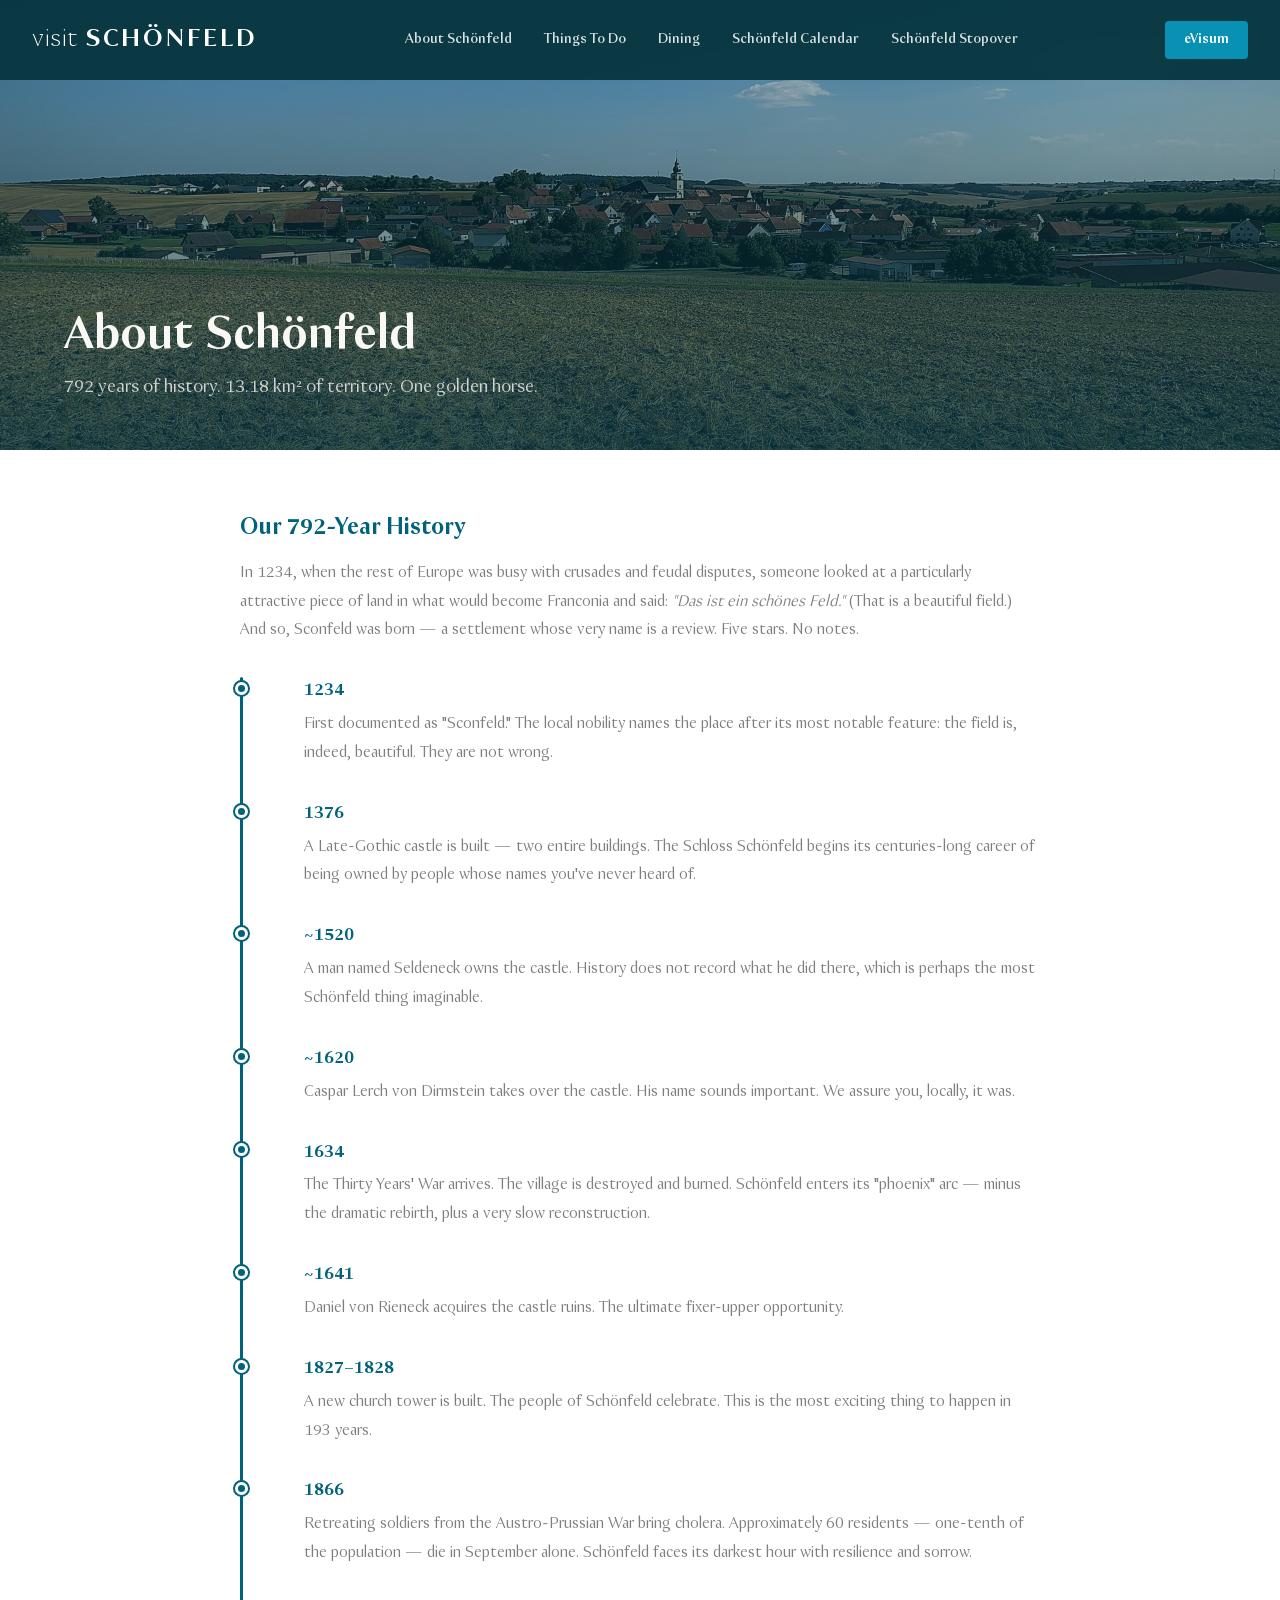
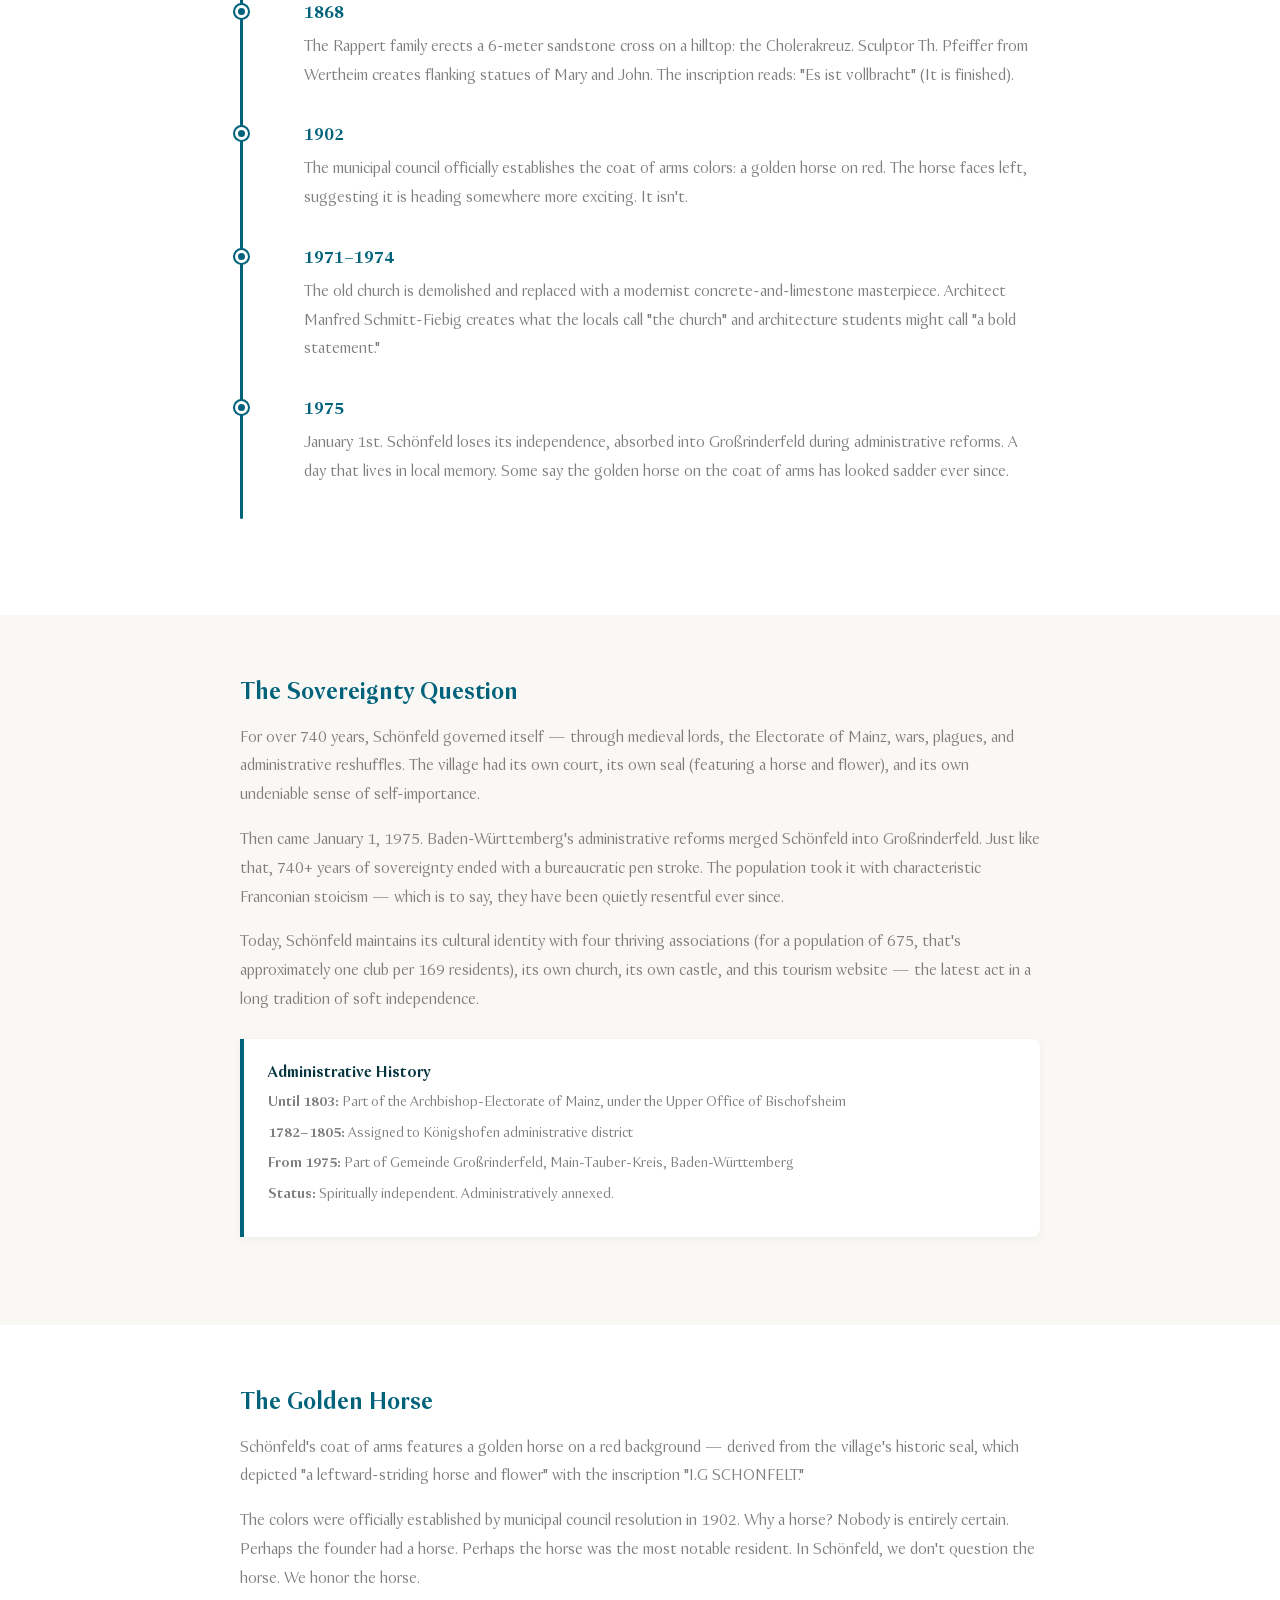
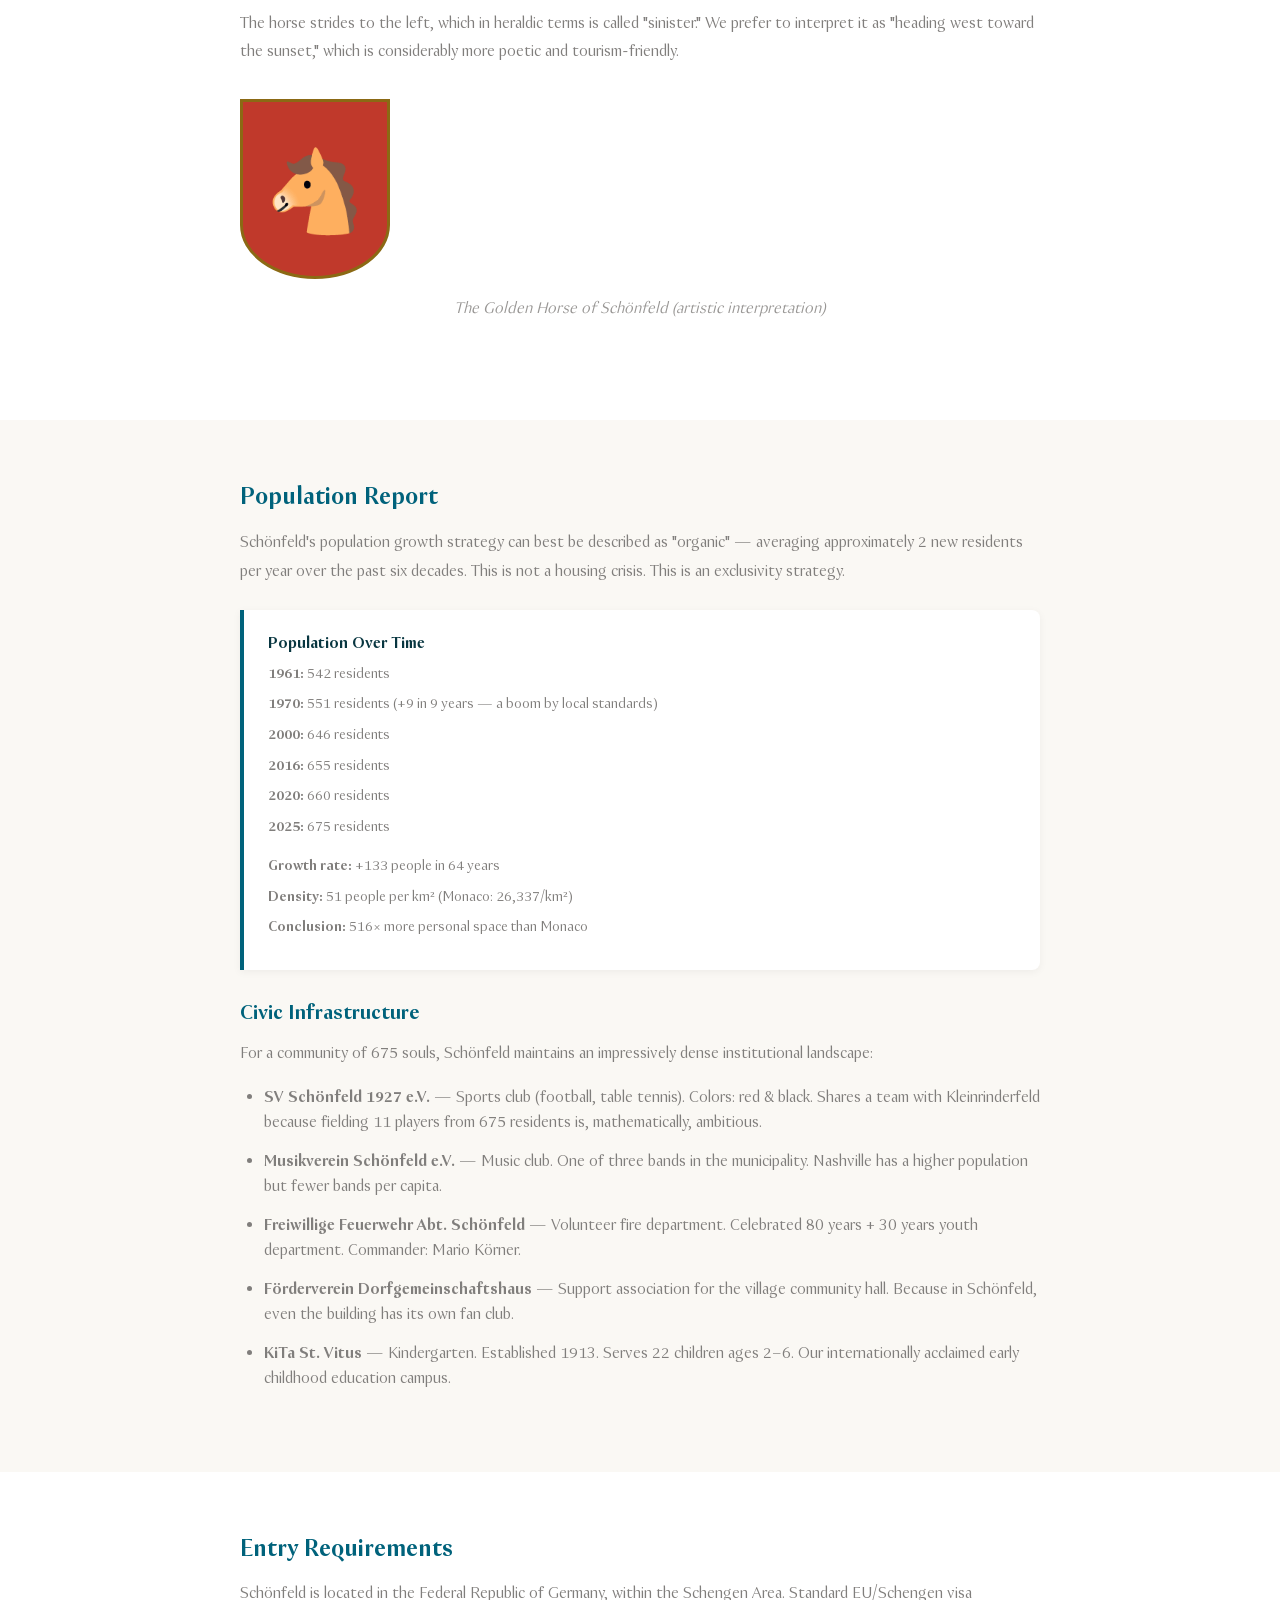
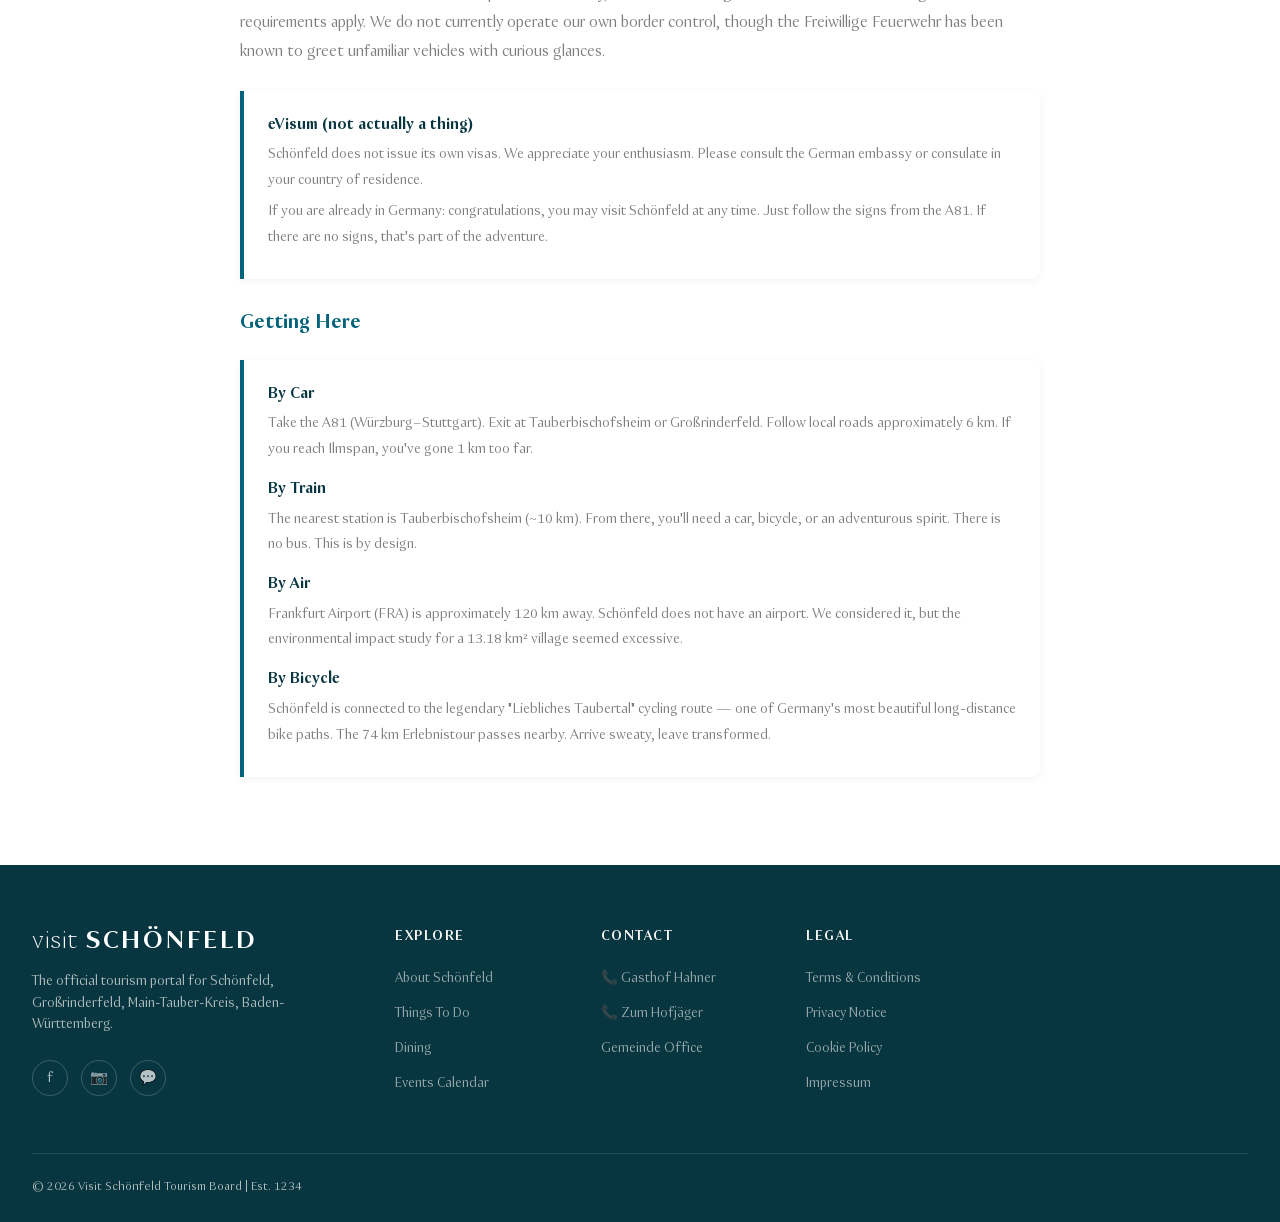
==== about.html @ 76b84b63 "Initial release of Visit Schönfeld parody tourism website Static site modeled after visitqatar.com f" ====
<!DOCTYPE html>
<html lang="en">
<head>
  <meta charset="UTF-8">
  <meta name="viewport" content="width=device-width, initial-scale=1.0">
  <title>About Schönfeld | Visit Schönfeld</title>
  <meta name="description" content="Discover the rich 792-year history of Schönfeld — from its founding as Sconfeld in 1234 to its modern status as Baden-Württemberg's best-kept secret.">
  <link rel="stylesheet" href="css/style.css">
  <link rel="icon" href="data:image/svg+xml,<svg xmlns='http://www.w3.org/2000/svg' viewBox='0 0 100 100'><rect width='100' height='100' rx='12' fill='%23c0392b'/><text y='72' x='18' font-size='65'>🐴</text></svg>">
</head>
<body>

  <!-- NAVBAR -->
  <nav class="navbar scrolled" role="navigation" aria-label="Main navigation">
    <div class="container">
      <a href="index.html" class="nav-logo"><span class="logo-visit">visit</span><span class="logo-name">Schönfeld</span></a>
      <ul class="nav-menu">
        <li><a href="about.html">About Schönfeld</a></li>
        <li><a href="things-to-do.html">Things To Do</a></li>
        <li><a href="where-to-eat.html">Dining</a></li>
        <li><a href="events.html">Schönfeld Calendar</a></li>
        <li><a href="where-to-eat.html#gasthof-hahner">Schönfeld Stopover</a></li>
      </ul>
      <div class="nav-actions">
        <a href="#entry" class="nav-btn nav-btn-visa">eVisum</a>
      </div>
      <button class="hamburger" aria-label="Toggle menu">
        <span></span><span></span><span></span>
      </button>
    </div>
  </nav>

  <!-- PAGE HEADER -->
  <header class="page-header">
    <div class="page-header-bg" style="background-image: url('img/schoenfeld-panorama.jpg'); background-size:cover; background-position:center;"></div>
    <div class="page-header-content">
      <h1>About Schönfeld</h1>
      <p>792 years of history. 13.18 km² of territory. One golden horse.</p>
    </div>
  </header>

  <!-- HISTORY -->
  <section class="content-section" id="history">
    <div class="container">
      <div class="content-block fade-in">
        <h2>Our 792-Year History</h2>
        <p>
          In 1234, when the rest of Europe was busy with crusades and feudal disputes, someone looked at a particularly attractive piece of land in what would become Franconia and said: <em>"Das ist ein schönes Feld."</em> (That is a beautiful field.) And so, Sconfeld was born — a settlement whose very name is a review. Five stars. No notes.
        </p>

        <div class="timeline">
          <div class="timeline-item">
            <div class="timeline-year">1234</div>
            <p>First documented as "Sconfeld." The local nobility names the place after its most notable feature: the field is, indeed, beautiful. They are not wrong.</p>
          </div>
          <div class="timeline-item">
            <div class="timeline-year">1376</div>
            <p>A Late-Gothic castle is built — two entire buildings. The Schloss Schönfeld begins its centuries-long career of being owned by people whose names you've never heard of.</p>
          </div>
          <div class="timeline-item">
            <div class="timeline-year">~1520</div>
            <p>A man named Seldeneck owns the castle. History does not record what he did there, which is perhaps the most Schönfeld thing imaginable.</p>
          </div>
          <div class="timeline-item">
            <div class="timeline-year">~1620</div>
            <p>Caspar Lerch von Dirmstein takes over the castle. His name sounds important. We assure you, locally, it was.</p>
          </div>
          <div class="timeline-item">
            <div class="timeline-year">1634</div>
            <p>The Thirty Years' War arrives. The village is destroyed and burned. Schönfeld enters its "phoenix" arc — minus the dramatic rebirth, plus a very slow reconstruction.</p>
          </div>
          <div class="timeline-item">
            <div class="timeline-year">~1641</div>
            <p>Daniel von Rieneck acquires the castle ruins. The ultimate fixer-upper opportunity.</p>
          </div>
          <div class="timeline-item">
            <div class="timeline-year">1827–1828</div>
            <p>A new church tower is built. The people of Schönfeld celebrate. This is the most exciting thing to happen in 193 years.</p>
          </div>
          <div class="timeline-item">
            <div class="timeline-year">1866</div>
            <p>Retreating soldiers from the Austro-Prussian War bring cholera. Approximately 60 residents — one-tenth of the population — die in September alone. Schönfeld faces its darkest hour with resilience and sorrow.</p>
          </div>
          <div class="timeline-item">
            <div class="timeline-year">1868</div>
            <p>The Rappert family erects a 6-meter sandstone cross on a hilltop: the Cholerakreuz. Sculptor Th. Pfeiffer from Wertheim creates flanking statues of Mary and John. The inscription reads: "Es ist vollbracht" (It is finished).</p>
          </div>
          <div class="timeline-item">
            <div class="timeline-year">1902</div>
            <p>The municipal council officially establishes the coat of arms colors: a golden horse on red. The horse faces left, suggesting it is heading somewhere more exciting. It isn't.</p>
          </div>
          <div class="timeline-item">
            <div class="timeline-year">1971–1974</div>
            <p>The old church is demolished and replaced with a modernist concrete-and-limestone masterpiece. Architect Manfred Schmitt-Fiebig creates what the locals call "the church" and architecture students might call "a bold statement."</p>
          </div>
          <div class="timeline-item">
            <div class="timeline-year">1975</div>
            <p>January 1st. Schönfeld loses its independence, absorbed into Großrinderfeld during administrative reforms. A day that lives in local memory. Some say the golden horse on the coat of arms has looked sadder ever since.</p>
          </div>
        </div>
      </div>
    </div>
  </section>

  <!-- SOVEREIGNTY -->
  <section class="content-section" id="sovereignty">
    <div class="container">
      <div class="content-block fade-in">
        <h2>The Sovereignty Question</h2>
        <p>
          For over 740 years, Schönfeld governed itself — through medieval lords, the Electorate of Mainz, wars, plagues, and administrative reshuffles. The village had its own court, its own seal (featuring a horse and flower), and its own undeniable sense of self-importance.
        </p>
        <p>
          Then came January 1, 1975. Baden-Württemberg's administrative reforms merged Schönfeld into Großrinderfeld. Just like that, 740+ years of sovereignty ended with a bureaucratic pen stroke. The population took it with characteristic Franconian stoicism — which is to say, they have been quietly resentful ever since.
        </p>
        <p>
          Today, Schönfeld maintains its cultural identity with four thriving associations (for a population of 675, that's approximately one club per 169 residents), its own church, its own castle, and this tourism website — the latest act in a long tradition of soft independence.
        </p>

        <div class="detail-box">
          <h4>Administrative History</h4>
          <p><strong>Until 1803:</strong> Part of the Archbishop-Electorate of Mainz, under the Upper Office of Bischofsheim</p>
          <p><strong>1782–1805:</strong> Assigned to Königshofen administrative district</p>
          <p><strong>From 1975:</strong> Part of Gemeinde Großrinderfeld, Main-Tauber-Kreis, Baden-Württemberg</p>
          <p><strong>Status:</strong> Spiritually independent. Administratively annexed.</p>
        </div>
      </div>
    </div>
  </section>

  <!-- COAT OF ARMS -->
  <section class="content-section" id="coat-of-arms">
    <div class="container">
      <div class="content-block fade-in">
        <h2>The Golden Horse</h2>
        <p>
          Schönfeld's coat of arms features a golden horse on a red background — derived from the village's historic seal, which depicted "a leftward-striding horse and flower" with the inscription "I.G SCHONFELT."
        </p>
        <p>
          The colors were officially established by municipal council resolution in 1902. Why a horse? Nobody is entirely certain. Perhaps the founder had a horse. Perhaps the horse was the most notable resident. In Schönfeld, we don't question the horse. We honor the horse.
        </p>
        <p>
          The horse strides to the left, which in heraldic terms is called "sinister." We prefer to interpret it as "heading west toward the sunset," which is considerably more poetic and tourism-friendly.
        </p>

        <div style="text-align:center; margin: 2rem 0;">
          <div style="display:inline-block; width:150px; height:180px; background: #c0392b; border-radius:0 0 50% 50% / 0 0 30% 30%; border: 3px solid #8b6914; display:flex; align-items:center; justify-content:center;">
            <span style="font-size:5rem; display:block; margin-top:1rem;">🐴</span>
          </div>
          <p style="margin-top:1rem; font-style:italic; color: var(--gray-light);">The Golden Horse of Schönfeld (artistic interpretation)</p>
        </div>
      </div>
    </div>
  </section>

  <!-- DEMOGRAPHICS -->
  <section class="content-section" id="demographics">
    <div class="container">
      <div class="content-block fade-in">
        <h2>Population Report</h2>
        <p>
          Schönfeld's population growth strategy can best be described as "organic" — averaging approximately 2 new residents per year over the past six decades. This is not a housing crisis. This is an exclusivity strategy.
        </p>

        <div class="detail-box">
          <h4>Population Over Time</h4>
          <p><strong>1961:</strong> 542 residents</p>
          <p><strong>1970:</strong> 551 residents (+9 in 9 years — a boom by local standards)</p>
          <p><strong>2000:</strong> 646 residents</p>
          <p><strong>2016:</strong> 655 residents</p>
          <p><strong>2020:</strong> 660 residents</p>
          <p><strong>2025:</strong> 675 residents</p>
          <p style="margin-top:0.8rem;"><strong>Growth rate:</strong> +133 people in 64 years</p>
          <p><strong>Density:</strong> 51 people per km² (Monaco: 26,337/km²)</p>
          <p><strong>Conclusion:</strong> 516× more personal space than Monaco</p>
        </div>

        <h3>Civic Infrastructure</h3>
        <p>For a community of 675 souls, Schönfeld maintains an impressively dense institutional landscape:</p>
        <ul style="padding-left:1.5rem; margin:1rem 0;">
          <li style="margin-bottom:0.8rem; list-style:disc;"><strong>SV Schönfeld 1927 e.V.</strong> — Sports club (football, table tennis). Colors: red & black. Shares a team with Kleinrinderfeld because fielding 11 players from 675 residents is, mathematically, ambitious.</li>
          <li style="margin-bottom:0.8rem; list-style:disc;"><strong>Musikverein Schönfeld e.V.</strong> — Music club. One of three bands in the municipality. Nashville has a higher population but fewer bands per capita.</li>
          <li style="margin-bottom:0.8rem; list-style:disc;"><strong>Freiwillige Feuerwehr Abt. Schönfeld</strong> — Volunteer fire department. Celebrated 80 years + 30 years youth department. Commander: Mario Körner.</li>
          <li style="margin-bottom:0.8rem; list-style:disc;"><strong>Förderverein Dorfgemeinschaftshaus</strong> — Support association for the village community hall. Because in Schönfeld, even the building has its own fan club.</li>
          <li style="margin-bottom:0.8rem; list-style:disc;"><strong>KiTa St. Vitus</strong> — Kindergarten. Established 1913. Serves 22 children ages 2–6. Our internationally acclaimed early childhood education campus.</li>
        </ul>
      </div>
    </div>
  </section>

  <!-- ENTRY REQUIREMENTS -->
  <section class="content-section" id="entry">
    <div class="container">
      <div class="content-block fade-in">
        <h2>Entry Requirements</h2>
        <p>
          Schönfeld is located in the Federal Republic of Germany, within the Schengen Area. Standard EU/Schengen visa requirements apply. We do not currently operate our own border control, though the Freiwillige Feuerwehr has been known to greet unfamiliar vehicles with curious glances.
        </p>

        <div class="detail-box">
          <h4>eVisum (not actually a thing)</h4>
          <p>Schönfeld does not issue its own visas. We appreciate your enthusiasm. Please consult the German embassy or consulate in your country of residence.</p>
          <p>If you are already in Germany: congratulations, you may visit Schönfeld at any time. Just follow the signs from the A81. If there are no signs, that's part of the adventure.</p>
        </div>

        <h3 id="getting-here">Getting Here</h3>
        <div class="detail-box">
          <h4>By Car</h4>
          <p>Take the A81 (Würzburg–Stuttgart). Exit at Tauberbischofsheim or Großrinderfeld. Follow local roads approximately 6 km. If you reach Ilmspan, you've gone 1 km too far.</p>

          <h4 style="margin-top:1rem;">By Train</h4>
          <p>The nearest station is Tauberbischofsheim (~10 km). From there, you'll need a car, bicycle, or an adventurous spirit. There is no bus. This is by design.</p>

          <h4 style="margin-top:1rem;">By Air</h4>
          <p>Frankfurt Airport (FRA) is approximately 120 km away. Schönfeld does not have an airport. We considered it, but the environmental impact study for a 13.18 km² village seemed excessive.</p>

          <h4 style="margin-top:1rem;">By Bicycle</h4>
          <p>Schönfeld is connected to the legendary "Liebliches Taubertal" cycling route — one of Germany's most beautiful long-distance bike paths. The 74 km Erlebnistour passes nearby. Arrive sweaty, leave transformed.</p>
        </div>
      </div>
    </div>
  </section>

  <!-- FOOTER -->
  <footer class="footer" role="contentinfo">
    <div class="container">
      <div class="footer-grid">
        <div class="footer-brand">
          <a href="index.html" class="nav-logo">
            <span class="logo-visit">visit</span>
            <span class="logo-name">Schönfeld</span>
          </a>
          <p>The official tourism portal for Schönfeld, Großrinderfeld, Main-Tauber-Kreis, Baden-Württemberg.</p>
          <div class="footer-social">
            <a href="#" aria-label="Facebook">f</a>
            <a href="#" aria-label="Instagram">📷</a>
            <a href="#" aria-label="WhatsApp">💬</a>
          </div>
        </div>
        <div class="footer-col">
          <h4>Explore</h4>
          <ul>
            <li><a href="about.html">About Schönfeld</a></li>
            <li><a href="things-to-do.html">Things To Do</a></li>
            <li><a href="where-to-eat.html">Dining</a></li>
            <li><a href="events.html">Events Calendar</a></li>
          </ul>
        </div>
        <div class="footer-col">
          <h4>Contact</h4>
          <ul>
            <li><a href="tel:+4993449305">📞 Gasthof Hahner</a></li>
            <li><a href="tel:+499344285">📞 Zum Hofjäger</a></li>
            <li><a href="https://www.grossrinderfeld.de" target="_blank" rel="noopener">Gemeinde Office</a></li>
          </ul>
        </div>
        <div class="footer-col">
          <h4>Legal</h4>
          <ul>
            <li><a href="#">Terms & Conditions</a></li>
            <li><a href="#">Privacy Notice</a></li>
            <li><a href="#">Cookie Policy</a></li>
            <li><a href="#">Impressum</a></li>
          </ul>
        </div>
      </div>
      <div class="footer-bottom">
        <span>&copy; 2026 Visit Schönfeld Tourism Board | Est. 1234</span>
        <div></div>
      </div>
    </div>
  </footer>

  <button class="scroll-top" aria-label="Scroll to top">↑</button>
  <script src="js/main.js"></script>
</body>
</html>
---- css/style.css ----
/* ============================================
   Visit Schönfeld - Premium Tourism Experience
   Modeled after visitqatar.com
   ============================================ */

/* ---------- VisitQatar Font ---------- */
@font-face {
  font-family: 'VisitQatar';
  src: url('../fonts/VisitQatar-Light.woff2') format('woff2');
  font-weight: 300;
  font-style: normal;
  font-display: swap;
}
@font-face {
  font-family: 'VisitQatar';
  src: url('../fonts/VisitQatar-Regular.woff2') format('woff2');
  font-weight: 400;
  font-style: normal;
  font-display: swap;
}
@font-face {
  font-family: 'VisitQatar';
  src: url('../fonts/VisitQatar-Medium.woff2') format('woff2');
  font-weight: 500;
  font-style: normal;
  font-display: swap;
}
@font-face {
  font-family: 'VisitQatar';
  src: url('../fonts/VisitQatar-Bold.woff2') format('woff2');
  font-weight: 700;
  font-style: normal;
  font-display: swap;
}

/* ---------- CSS Variables ---------- */
:root {
  --teal: #00627b;
  --teal-dark: #083640;
  --teal-light: #0891b2;
  --maroon: #7d002a;
  --maroon-light: #9f1239;
  --off-white: #faf8f4;
  --cream: #f5f0ea;
  --gray-dark: #807e7c;
  --gray-medium: #6c6a68;
  --gray-light: #989694;
  --gray-border: #e5e2de;
  --white: #ffffff;
  --black: #000000;
  --font-heading: 'VisitQatar', 'Futura', 'Trebuchet MS', sans-serif;
  --font-body: 'VisitQatar', 'Futura', 'Segoe UI', sans-serif;
  --nav-height: 80px;
  --transition: 0.3s ease;
}

/* ---------- Reset & Base ---------- */
*,
*::before,
*::after {
  margin: 0;
  padding: 0;
  box-sizing: border-box;
}

html {
  scroll-behavior: smooth;
  font-size: 16px;
}

body {
  font-family: var(--font-body);
  color: var(--gray-dark);
  background: var(--white);
  line-height: 1.6;
  overflow-x: hidden;
}

a {
  color: var(--maroon);
  text-decoration: none;
  transition: color var(--transition);
}

a:hover {
  color: var(--maroon-light);
  text-decoration: underline;
}

img {
  max-width: 100%;
  height: auto;
  display: block;
}

ul {
  list-style: none;
}

h1, h2, h3, h4, h5, h6 {
  font-family: var(--font-heading);
  color: var(--teal);
  font-weight: 600;
  line-height: 1.2;
}

/* ---------- Utility ---------- */
.container {
  max-width: 1280px;
  margin: 0 auto;
  padding: 0 2rem;
}

.section-padding {
  padding: 5rem 0;
}

.text-center {
  text-align: center;
}

.sr-only {
  position: absolute;
  width: 1px;
  height: 1px;
  padding: 0;
  margin: -1px;
  overflow: hidden;
  clip: rect(0,0,0,0);
  white-space: nowrap;
  border: 0;
}

/* ---------- Top Bar ---------- */
.top-bar {
  background: var(--teal-dark);
  color: var(--gray-light);
  font-size: 0.75rem;
  padding: 0.4rem 0;
  border-bottom: 1px solid rgba(255,255,255,0.1);
}

.top-bar .container {
  display: flex;
  justify-content: space-between;
  align-items: center;
}

.top-bar a {
  color: var(--gray-light);
  font-size: 0.75rem;
}

.top-bar a:hover {
  color: var(--white);
  text-decoration: none;
}

.top-bar-right {
  display: flex;
  align-items: center;
  gap: 1.5rem;
}

.lang-selector {
  display: flex;
  align-items: center;
  gap: 0.4rem;
  cursor: pointer;
}

.lang-flag {
  width: 18px;
  height: 12px;
  border-radius: 2px;
  background: linear-gradient(180deg, #000 33%, #d00 33% 66%, #fc0 66%);
}

/* ---------- Navigation ---------- */
.navbar {
  position: fixed;
  top: 0;
  left: 0;
  right: 0;
  z-index: 1000;
  background: rgba(8, 54, 64, 0.95);
  backdrop-filter: blur(12px);
  -webkit-backdrop-filter: blur(12px);
  transition: background var(--transition), box-shadow var(--transition);
}

.navbar.scrolled {
  background: rgba(8, 54, 64, 0.98);
  box-shadow: 0 2px 20px rgba(0,0,0,0.3);
}

.navbar .container {
  display: flex;
  align-items: center;
  justify-content: space-between;
  height: var(--nav-height);
}

.nav-logo {
  display: flex;
  align-items: baseline;
  gap: 0;
  color: var(--white);
  font-family: var(--font-heading);
  font-size: 1.6rem;
  font-weight: 300;
  letter-spacing: 0.5px;
  text-decoration: none;
  line-height: 1;
}

.nav-logo:hover {
  color: var(--white);
  text-decoration: none;
}

.nav-logo .logo-visit {
  font-weight: 300;
  text-transform: lowercase;
  font-size: 1.6rem;
  letter-spacing: 0.5px;
}

.nav-logo .logo-name {
  font-weight: 700;
  text-transform: uppercase;
  letter-spacing: 3px;
  font-size: 1.6rem;
  margin-left: 0.35em;
}

.nav-logo .logo-icon {
  display: none;
}

.nav-menu {
  display: flex;
  align-items: center;
  gap: 0;
}

.nav-menu li {
  position: relative;
}

.nav-menu a {
  display: block;
  padding: 0.5rem 1rem;
  color: rgba(255,255,255,0.85);
  font-family: var(--font-heading);
  font-size: 0.9rem;
  font-weight: 500;
  text-decoration: none;
  transition: color var(--transition);
  white-space: nowrap;
}

.nav-menu a:hover {
  color: var(--white);
  text-decoration: none;
}

.nav-menu .dropdown-toggle::after {
  content: '';
  display: inline-block;
  width: 6px;
  height: 6px;
  border-right: 1.5px solid currentColor;
  border-bottom: 1.5px solid currentColor;
  transform: rotate(45deg);
  margin-left: 6px;
  vertical-align: 2px;
}

/* Dropdown */
.nav-dropdown {
  position: absolute;
  top: 100%;
  left: 0;
  min-width: 250px;
  background: var(--white);
  border-radius: 0 0 8px 8px;
  box-shadow: 0 8px 32px rgba(0,0,0,0.15);
  opacity: 0;
  visibility: hidden;
  transform: translateY(-8px);
  transition: all var(--transition);
  padding: 0.5rem 0;
}

.nav-menu li:hover .nav-dropdown {
  opacity: 1;
  visibility: visible;
  transform: translateY(0);
}

.nav-dropdown a {
  color: var(--gray-dark);
  padding: 0.7rem 1.5rem;
  font-size: 0.85rem;
}

.nav-dropdown a:hover {
  background: var(--off-white);
  color: var(--teal);
}

/* Nav Actions */
.nav-actions {
  display: flex;
  align-items: center;
  gap: 1rem;
}

.nav-btn {
  display: inline-flex;
  align-items: center;
  gap: 0.4rem;
  padding: 0.5rem 1.2rem;
  border-radius: 4px;
  font-family: var(--font-heading);
  font-size: 0.85rem;
  font-weight: 600;
  transition: all var(--transition);
  border: none;
  cursor: pointer;
}

.nav-btn-visa {
  background: var(--teal-light);
  color: var(--white);
}

.nav-btn-visa:hover {
  background: var(--teal);
  color: var(--white);
  text-decoration: none;
}

.nav-icon-btn {
  color: rgba(255,255,255,0.85);
  background: none;
  border: none;
  cursor: pointer;
  padding: 0.5rem;
  font-size: 1.2rem;
  transition: color var(--transition);
}

.nav-icon-btn:hover {
  color: var(--white);
}

/* Hamburger */
.hamburger {
  display: none;
  flex-direction: column;
  gap: 5px;
  cursor: pointer;
  background: none;
  border: none;
  padding: 0.5rem;
}

.hamburger span {
  width: 24px;
  height: 2px;
  background: var(--white);
  transition: all var(--transition);
}

/* ---------- Hero Section ---------- */
.hero {
  position: relative;
  height: 100vh;
  min-height: 600px;
  overflow: hidden;
}

.hero-carousel {
  position: relative;
  height: 100%;
}

.hero-slide {
  position: absolute;
  inset: 0;
  opacity: 0;
  transition: opacity 1s ease;
}

.hero-slide.active {
  opacity: 1;
}

.hero-slide-bg {
  position: absolute;
  inset: 0;
  background-size: cover;
  background-position: center;
  transform: scale(1.05);
  transition: transform 8s ease;
}

.hero-slide.active .hero-slide-bg {
  transform: scale(1);
}

.hero-slide-overlay {
  position: absolute;
  inset: 0;
  background: linear-gradient(
    135deg,
    rgba(8, 54, 64, 0.85) 0%,
    rgba(8, 54, 64, 0.5) 50%,
    rgba(8, 54, 64, 0.2) 100%
  );
}

.hero-content {
  position: absolute;
  bottom: 15%;
  left: 0;
  padding: 0 4rem;
  max-width: 700px;
  z-index: 2;
}

.hero-tag {
  display: inline-block;
  font-family: var(--font-heading);
  font-size: 0.85rem;
  font-weight: 600;
  text-transform: uppercase;
  letter-spacing: 3px;
  color: rgba(250, 248, 244, 0.8);
  margin-bottom: 1rem;
}

.hero-title {
  font-size: 3.5rem;
  font-weight: 700;
  color: var(--off-white);
  line-height: 1.1;
  margin-bottom: 1rem;
}

.hero-subtitle {
  font-size: 1.25rem;
  color: rgba(250, 248, 244, 0.85);
  font-weight: 300;
  margin-bottom: 2rem;
  line-height: 1.5;
}

.hero-cta {
  display: inline-flex;
  align-items: center;
  gap: 0.5rem;
  padding: 0.8rem 2rem;
  background: rgba(250, 248, 244, 0.15);
  border: 1px solid rgba(250, 248, 244, 0.3);
  color: var(--off-white);
  font-family: var(--font-heading);
  font-size: 1rem;
  font-weight: 500;
  border-radius: 4px;
  transition: all var(--transition);
  text-decoration: none;
}

.hero-cta:hover {
  background: rgba(250, 248, 244, 0.25);
  color: var(--white);
  text-decoration: none;
  transform: translateX(4px);
}

.hero-cta .arrow {
  transition: transform var(--transition);
}

.hero-cta:hover .arrow {
  transform: translateX(4px);
}

/* Hero Navigation */
.hero-nav {
  position: absolute;
  bottom: 4rem;
  right: 4rem;
  display: flex;
  align-items: center;
  gap: 1rem;
  z-index: 5;
}

.hero-dots {
  display: flex;
  gap: 0.5rem;
}

.hero-dot {
  width: 10px;
  height: 10px;
  border-radius: 50%;
  border: 2px solid rgba(250, 248, 244, 0.5);
  background: transparent;
  cursor: pointer;
  transition: all var(--transition);
}

.hero-dot.active {
  background: var(--off-white);
  border-color: var(--off-white);
}

.hero-arrows {
  display: flex;
  gap: 0.5rem;
}

.hero-arrow {
  width: 44px;
  height: 44px;
  border-radius: 50%;
  border: 2px solid rgba(250, 248, 244, 0.4);
  background: rgba(250, 248, 244, 0.1);
  color: var(--off-white);
  display: flex;
  align-items: center;
  justify-content: center;
  cursor: pointer;
  transition: all var(--transition);
  font-size: 1.2rem;
}

.hero-arrow:hover {
  background: rgba(250, 248, 244, 0.25);
  border-color: rgba(250, 248, 244, 0.6);
}

.hero-scroll {
  position: absolute;
  bottom: 2rem;
  left: 50%;
  transform: translateX(-50%);
  z-index: 5;
  display: flex;
  flex-direction: column;
  align-items: center;
  gap: 0.5rem;
  color: rgba(250, 248, 244, 0.6);
  font-size: 0.75rem;
  letter-spacing: 2px;
  text-transform: uppercase;
  cursor: pointer;
  animation: bounce 2s infinite;
}

@keyframes bounce {
  0%, 20%, 50%, 80%, 100% { transform: translateX(-50%) translateY(0); }
  40% { transform: translateX(-50%) translateY(-8px); }
  60% { transform: translateX(-50%) translateY(-4px); }
}

/* ---------- Stats Bar ---------- */
.stats-bar {
  background: var(--teal);
  padding: 2rem 0;
}

.stats-grid {
  display: grid;
  grid-template-columns: repeat(4, 1fr);
  gap: 2rem;
  text-align: center;
}

.stat-item {
  color: var(--white);
}

.stat-number {
  font-family: var(--font-heading);
  font-size: 2.5rem;
  font-weight: 700;
  margin-bottom: 0.3rem;
}

.stat-label {
  font-size: 0.85rem;
  opacity: 0.8;
  text-transform: uppercase;
  letter-spacing: 1px;
}

/* ---------- Trending Section ---------- */
.trending {
  background: var(--off-white);
}

.section-header {
  margin-bottom: 3rem;
}

.section-header h2 {
  font-size: 2.5rem;
  margin-bottom: 0.5rem;
}

.section-header p {
  font-size: 1.1rem;
  color: var(--gray-light);
  max-width: 600px;
}

.trending-carousel {
  position: relative;
}

.trending-track {
  display: grid;
  grid-template-columns: repeat(3, 1fr);
  gap: 1.5rem;
}

.trending-card {
  position: relative;
  border-radius: 12px;
  overflow: hidden;
  cursor: pointer;
  transition: transform var(--transition), box-shadow var(--transition);
  background: var(--white);
  box-shadow: 0 2px 12px rgba(0,0,0,0.08);
}

.trending-card:hover {
  transform: translateY(-4px);
  box-shadow: 0 8px 32px rgba(0,0,0,0.15);
}

.trending-card-img {
  height: 240px;
  background-size: cover;
  background-position: center;
  position: relative;
}

.trending-card-img::after {
  content: '';
  position: absolute;
  bottom: 0;
  left: 0;
  right: 0;
  height: 50%;
  background: linear-gradient(to top, rgba(0,0,0,0.3), transparent);
}

.trending-card-body {
  padding: 1.5rem;
}

.trending-card-tag {
  display: inline-block;
  font-size: 0.7rem;
  font-weight: 600;
  text-transform: uppercase;
  letter-spacing: 1.5px;
  color: var(--teal);
  margin-bottom: 0.5rem;
}

.trending-card-title {
  font-size: 1.15rem;
  font-weight: 600;
  color: var(--teal-dark);
  margin-bottom: 0.5rem;
}

.trending-card-desc {
  font-size: 0.9rem;
  color: var(--gray-light);
  margin-bottom: 1rem;
  line-height: 1.5;
}

.trending-card-link {
  font-family: var(--font-heading);
  font-size: 0.85rem;
  font-weight: 600;
  color: var(--maroon);
  display: inline-flex;
  align-items: center;
  gap: 0.3rem;
}

.trending-card-link:hover .arrow {
  transform: translateX(4px);
}

.trending-card-link .arrow {
  transition: transform var(--transition);
}

/* ---------- Highlights / Feature Section ---------- */
.highlights {
  background: var(--white);
}

.highlight-grid {
  display: grid;
  grid-template-columns: 1fr 1fr;
  gap: 0;
  border-radius: 12px;
  overflow: hidden;
  box-shadow: 0 4px 24px rgba(0,0,0,0.1);
}

.highlight-image {
  min-height: 500px;
  background-size: cover;
  background-position: center;
  position: relative;
}

.highlight-image::after {
  content: '';
  position: absolute;
  inset: 0;
  background: linear-gradient(135deg, rgba(0,98,123,0.1), transparent);
}

.highlight-content {
  display: flex;
  flex-direction: column;
  justify-content: center;
  padding: 4rem;
  background: var(--teal-dark);
  color: var(--white);
}

.highlight-content .section-header h2 {
  color: var(--off-white);
}

.highlight-content .section-header p {
  color: rgba(250, 248, 244, 0.7);
}

.highlight-content p {
  color: rgba(250, 248, 244, 0.8);
  line-height: 1.8;
  margin-bottom: 2rem;
  font-size: 1.05rem;
}

.highlight-content .hero-cta {
  align-self: flex-start;
}

/* ---------- Events Section ---------- */
.events {
  background: var(--off-white);
}

.events-tabs {
  display: flex;
  gap: 0;
  margin-bottom: 2.5rem;
  border-bottom: 2px solid var(--gray-border);
}

.events-tab {
  padding: 1rem 2rem;
  font-family: var(--font-heading);
  font-size: 0.95rem;
  font-weight: 600;
  color: var(--gray-light);
  background: none;
  border: none;
  cursor: pointer;
  position: relative;
  transition: color var(--transition);
}

.events-tab::after {
  content: '';
  position: absolute;
  bottom: -2px;
  left: 0;
  right: 0;
  height: 3px;
  background: var(--teal);
  transform: scaleX(0);
  transition: transform var(--transition);
}

.events-tab.active {
  color: var(--teal);
}

.events-tab.active::after {
  transform: scaleX(1);
}

.events-tab:hover {
  color: var(--teal);
}

.events-grid {
  display: none;
  grid-template-columns: repeat(3, 1fr);
  gap: 1.5rem;
}

.events-grid.active {
  display: grid;
}

.event-card {
  background: var(--white);
  border-radius: 12px;
  overflow: hidden;
  box-shadow: 0 2px 12px rgba(0,0,0,0.06);
  transition: transform var(--transition), box-shadow var(--transition);
}

.event-card:hover {
  transform: translateY(-4px);
  box-shadow: 0 8px 24px rgba(0,0,0,0.12);
}

.event-card-img {
  height: 200px;
  background-size: cover;
  background-position: center;
  position: relative;
}

.event-date-badge {
  position: absolute;
  top: 1rem;
  left: 1rem;
  background: var(--white);
  border-radius: 8px;
  padding: 0.5rem 0.7rem;
  text-align: center;
  min-width: 56px;
  box-shadow: 0 2px 8px rgba(0,0,0,0.1);
}

.event-date-badge .month {
  display: block;
  font-size: 0.65rem;
  font-weight: 700;
  text-transform: uppercase;
  color: var(--maroon);
  letter-spacing: 1px;
}

.event-date-badge .day {
  display: block;
  font-size: 1.3rem;
  font-weight: 700;
  color: var(--teal-dark);
  line-height: 1;
}

.event-card-body {
  padding: 1.5rem;
}

.event-category {
  display: inline-block;
  font-size: 0.7rem;
  font-weight: 600;
  text-transform: uppercase;
  letter-spacing: 1px;
  color: var(--white);
  background: var(--teal);
  padding: 0.2rem 0.6rem;
  border-radius: 3px;
  margin-bottom: 0.7rem;
}

.event-card-title {
  font-size: 1.1rem;
  font-weight: 600;
  color: var(--teal-dark);
  margin-bottom: 0.4rem;
}

.event-card-location {
  font-size: 0.8rem;
  color: var(--gray-light);
  display: flex;
  align-items: center;
  gap: 0.3rem;
  margin-bottom: 0.6rem;
}

.event-card-desc {
  font-size: 0.85rem;
  color: var(--gray-dark);
  line-height: 1.5;
}

.event-free {
  display: inline-block;
  font-size: 0.7rem;
  font-weight: 700;
  text-transform: uppercase;
  color: #059669;
  margin-top: 0.8rem;
}

.events-footer {
  text-align: center;
  margin-top: 2.5rem;
}

.events-footer a {
  font-family: var(--font-heading);
  font-weight: 600;
  display: inline-flex;
  align-items: center;
  gap: 0.4rem;
}

/* ---------- Know Before Section ---------- */
.know-before {
  background: var(--white);
}

.know-grid {
  display: grid;
  grid-template-columns: repeat(2, 1fr);
  gap: 2rem;
}

.know-item {
  display: flex;
  gap: 1.2rem;
  padding: 1.5rem;
  border-radius: 12px;
  transition: background var(--transition);
}

.know-item:hover {
  background: var(--off-white);
}

.know-icon {
  flex-shrink: 0;
  width: 48px;
  height: 48px;
  border-radius: 50%;
  background: var(--teal);
  color: var(--white);
  display: flex;
  align-items: center;
  justify-content: center;
  font-size: 1.3rem;
}

.know-item h4 {
  font-size: 1rem;
  color: var(--teal-dark);
  margin-bottom: 0.3rem;
}

.know-item p {
  font-size: 0.9rem;
  color: var(--gray-dark);
  line-height: 1.5;
}

/* ---------- Testimonial / Quote Section ---------- */
.testimonial {
  background: var(--teal);
  color: var(--white);
  text-align: center;
}

.testimonial-quote {
  font-family: var(--font-heading);
  font-size: 2rem;
  font-weight: 300;
  line-height: 1.4;
  max-width: 800px;
  margin: 0 auto 1.5rem;
  font-style: italic;
}

.testimonial-author {
  font-size: 0.9rem;
  opacity: 0.7;
}

/* ---------- Gallery Mosaic ---------- */
.gallery {
  background: var(--white);
}

.gallery-grid {
  display: grid;
  grid-template-columns: repeat(4, 1fr);
  grid-template-rows: 200px 200px;
  gap: 0.5rem;
}

.gallery-item {
  position: relative;
  overflow: hidden;
  border-radius: 8px;
  cursor: pointer;
}

.gallery-item:first-child {
  grid-column: span 2;
  grid-row: span 2;
}

.gallery-item img,
.gallery-item .gallery-placeholder {
  width: 100%;
  height: 100%;
  object-fit: cover;
}

.gallery-placeholder {
  background-size: cover;
  background-position: center;
}

.gallery-item::after {
  content: '';
  position: absolute;
  inset: 0;
  background: linear-gradient(to top, rgba(8,54,64,0.4), transparent);
  opacity: 0;
  transition: opacity var(--transition);
}

.gallery-item:hover::after {
  opacity: 1;
}

.gallery-caption {
  position: absolute;
  bottom: 1rem;
  left: 1rem;
  color: var(--white);
  font-family: var(--font-heading);
  font-weight: 600;
  font-size: 0.9rem;
  z-index: 2;
  opacity: 0;
  transform: translateY(8px);
  transition: all var(--transition);
}

.gallery-item:hover .gallery-caption {
  opacity: 1;
  transform: translateY(0);
}

/* ---------- CTA Banner ---------- */
.cta-banner {
  position: relative;
  padding: 6rem 0;
  background: linear-gradient(135deg, var(--teal-dark) 0%, var(--teal) 100%);
  overflow: hidden;
}

.cta-banner::before {
  content: '';
  position: absolute;
  top: -50%;
  right: -20%;
  width: 60%;
  height: 200%;
  background: radial-gradient(ellipse, rgba(255,255,255,0.05) 0%, transparent 70%);
}

.cta-content {
  text-align: center;
  position: relative;
  z-index: 1;
}

.cta-content h2 {
  color: var(--off-white);
  font-size: 2.8rem;
  margin-bottom: 1rem;
}

.cta-content p {
  color: rgba(250, 248, 244, 0.7);
  font-size: 1.2rem;
  margin-bottom: 2.5rem;
  max-width: 600px;
  margin-left: auto;
  margin-right: auto;
}

.btn-primary {
  display: inline-flex;
  align-items: center;
  gap: 0.5rem;
  padding: 1rem 2.5rem;
  background: var(--maroon);
  color: var(--white);
  font-family: var(--font-heading);
  font-size: 1rem;
  font-weight: 600;
  border-radius: 6px;
  border: none;
  cursor: pointer;
  transition: all var(--transition);
  text-decoration: none;
}

.btn-primary:hover {
  background: var(--maroon-light);
  color: var(--white);
  text-decoration: none;
  transform: translateY(-2px);
  box-shadow: 0 4px 16px rgba(125, 0, 42, 0.3);
}

/* ---------- Footer ---------- */
.footer {
  background: var(--teal-dark);
  color: rgba(250, 248, 244, 0.7);
  padding: 4rem 0 0;
}

.footer-grid {
  display: grid;
  grid-template-columns: 2fr 1fr 1fr 1fr 1.5fr;
  gap: 3rem;
  padding-bottom: 3rem;
  border-bottom: 1px solid rgba(255,255,255,0.1);
}

.footer-brand .nav-logo {
  margin-bottom: 1rem;
  font-size: 1.3rem;
}

.footer-brand p {
  font-size: 0.85rem;
  line-height: 1.6;
  margin-bottom: 1.5rem;
}

.footer-social {
  display: flex;
  gap: 0.8rem;
}

.footer-social a {
  width: 36px;
  height: 36px;
  border-radius: 50%;
  border: 1px solid rgba(255,255,255,0.2);
  display: flex;
  align-items: center;
  justify-content: center;
  color: rgba(250, 248, 244, 0.7);
  transition: all var(--transition);
  font-size: 0.9rem;
}

.footer-social a:hover {
  background: rgba(255,255,255,0.1);
  border-color: rgba(255,255,255,0.4);
  color: var(--white);
  text-decoration: none;
}

.footer-col h4 {
  color: var(--off-white);
  font-size: 0.85rem;
  font-weight: 700;
  text-transform: uppercase;
  letter-spacing: 1.5px;
  margin-bottom: 1.2rem;
}

.footer-col ul li {
  margin-bottom: 0.6rem;
}

.footer-col ul a {
  color: rgba(250, 248, 244, 0.6);
  font-size: 0.85rem;
  transition: color var(--transition);
}

.footer-col ul a:hover {
  color: var(--white);
  text-decoration: none;
}

.footer-newsletter {
  margin-top: 1rem;
}

.footer-newsletter input {
  width: 100%;
  padding: 0.7rem 1rem;
  background: rgba(255,255,255,0.1);
  border: 1px solid rgba(255,255,255,0.2);
  border-radius: 6px;
  color: var(--white);
  font-size: 0.85rem;
  margin-bottom: 0.7rem;
}

.footer-newsletter input::placeholder {
  color: rgba(250, 248, 244, 0.4);
}

.footer-newsletter button {
  width: 100%;
  padding: 0.7rem 1rem;
  background: var(--teal-light);
  color: var(--white);
  border: none;
  border-radius: 6px;
  font-family: var(--font-heading);
  font-size: 0.85rem;
  font-weight: 600;
  cursor: pointer;
  transition: background var(--transition);
}

.footer-newsletter button:hover {
  background: var(--teal);
}

.footer-bottom {
  display: flex;
  justify-content: space-between;
  align-items: center;
  padding: 1.5rem 0;
  font-size: 0.75rem;
}

.footer-bottom a {
  color: rgba(250, 248, 244, 0.5);
  margin-left: 1.5rem;
}

.footer-bottom a:hover {
  color: var(--white);
}

/* ---------- Scroll to Top ---------- */
.scroll-top {
  position: fixed;
  bottom: 2rem;
  right: 2rem;
  width: 44px;
  height: 44px;
  border-radius: 50%;
  background: var(--teal);
  color: var(--white);
  border: none;
  cursor: pointer;
  display: flex;
  align-items: center;
  justify-content: center;
  font-size: 1.2rem;
  box-shadow: 0 4px 16px rgba(0,0,0,0.2);
  opacity: 0;
  visibility: hidden;
  transition: all var(--transition);
  z-index: 100;
}

.scroll-top.visible {
  opacity: 1;
  visibility: visible;
}

.scroll-top:hover {
  background: var(--teal-dark);
  transform: translateY(-2px);
}

/* ---------- Page Header (Subpages) ---------- */
.page-header {
  position: relative;
  height: 50vh;
  min-height: 400px;
  display: flex;
  align-items: flex-end;
  overflow: hidden;
}

.page-header-bg {
  position: absolute;
  inset: 0;
  background-size: cover;
  background-position: center;
}

.page-header-bg::after {
  content: '';
  position: absolute;
  inset: 0;
  background: linear-gradient(to top, rgba(8,54,64,0.8), rgba(8,54,64,0.3));
}

.page-header-content {
  position: relative;
  z-index: 2;
  padding: 3rem 4rem;
  max-width: 700px;
}

.page-header-content h1 {
  color: var(--off-white);
  font-size: 3rem;
  margin-bottom: 0.5rem;
}

.page-header-content p {
  color: rgba(250, 248, 244, 0.8);
  font-size: 1.15rem;
}

/* ---------- Content Sections (Subpages) ---------- */
.content-section {
  padding: 4rem 0;
}

.content-section:nth-child(even) {
  background: var(--off-white);
}

.content-block {
  max-width: 800px;
  margin: 0 auto;
}

.content-block h2 {
  margin-bottom: 1rem;
}

.content-block h3 {
  margin-top: 2rem;
  margin-bottom: 0.8rem;
  font-size: 1.3rem;
}

.content-block p {
  margin-bottom: 1rem;
  line-height: 1.8;
}

.content-block .detail-box {
  background: var(--white);
  border-left: 4px solid var(--teal);
  padding: 1.5rem;
  border-radius: 0 8px 8px 0;
  margin: 1.5rem 0;
  box-shadow: 0 2px 8px rgba(0,0,0,0.05);
}

.content-block .detail-box h4 {
  color: var(--teal-dark);
  margin-bottom: 0.5rem;
}

.content-block .detail-box p {
  margin-bottom: 0.3rem;
  font-size: 0.9rem;
}

/* Restaurant Cards */
.restaurant-grid {
  display: grid;
  grid-template-columns: repeat(auto-fit, minmax(350px, 1fr));
  gap: 2rem;
  margin: 2rem 0;
}

.restaurant-card {
  background: var(--white);
  border-radius: 12px;
  overflow: hidden;
  box-shadow: 0 4px 16px rgba(0,0,0,0.08);
  transition: transform var(--transition);
}

.restaurant-card:hover {
  transform: translateY(-4px);
}

.restaurant-card-img {
  height: 220px;
  background-size: cover;
  background-position: center;
}

.restaurant-card-body {
  padding: 2rem;
}

.restaurant-rating {
  display: flex;
  align-items: center;
  gap: 0.3rem;
  color: #f59e0b;
  margin-bottom: 0.8rem;
  font-size: 0.9rem;
}

.restaurant-card-body h3 {
  margin-top: 0;
  margin-bottom: 0.5rem;
}

.restaurant-card-body .cuisine {
  font-size: 0.8rem;
  text-transform: uppercase;
  letter-spacing: 1px;
  color: var(--teal);
  font-weight: 600;
  margin-bottom: 1rem;
}

.restaurant-card-body p {
  font-size: 0.9rem;
  line-height: 1.6;
  margin-bottom: 1rem;
}

.restaurant-details {
  font-size: 0.85rem;
  color: var(--gray-light);
}

.restaurant-details span {
  display: block;
  margin-bottom: 0.3rem;
}

/* Timeline */
.timeline {
  position: relative;
  padding-left: 2rem;
  margin: 2rem 0;
}

.timeline::before {
  content: '';
  position: absolute;
  left: 0;
  top: 0;
  bottom: 0;
  width: 3px;
  background: var(--teal);
  border-radius: 2px;
}

.timeline-item {
  position: relative;
  padding: 0 0 2rem 2rem;
}

.timeline-item::before {
  content: '';
  position: absolute;
  left: -2rem;
  top: 0.3rem;
  width: 13px;
  height: 13px;
  border-radius: 50%;
  background: var(--teal);
  border: 3px solid var(--white);
  box-shadow: 0 0 0 2px var(--teal);
  transform: translateX(-5px);
}

.timeline-year {
  font-family: var(--font-heading);
  font-weight: 700;
  color: var(--teal);
  font-size: 1.1rem;
  margin-bottom: 0.3rem;
}

.timeline-item p {
  margin-bottom: 0;
}

/* ---------- Cookie Banner ---------- */
.cookie-banner {
  position: fixed;
  bottom: 0;
  left: 0;
  right: 0;
  background: var(--white);
  box-shadow: 0 -4px 24px rgba(0,0,0,0.15);
  padding: 1.5rem 2rem;
  z-index: 10000;
  transform: translateY(100%);
  transition: transform 0.5s ease;
}

.cookie-banner.visible {
  transform: translateY(0);
}

.cookie-content {
  max-width: 1280px;
  margin: 0 auto;
  display: flex;
  align-items: center;
  justify-content: space-between;
  gap: 2rem;
}

.cookie-content p {
  font-size: 0.85rem;
  color: var(--gray-dark);
  flex: 1;
}

.cookie-buttons {
  display: flex;
  gap: 0.8rem;
  flex-shrink: 0;
}

.cookie-btn {
  padding: 0.6rem 1.5rem;
  border-radius: 6px;
  font-family: var(--font-heading);
  font-size: 0.8rem;
  font-weight: 600;
  cursor: pointer;
  border: none;
  transition: all var(--transition);
}

.cookie-btn-accept {
  background: var(--teal);
  color: var(--white);
}

.cookie-btn-accept:hover {
  background: var(--teal-dark);
}

.cookie-btn-necessary {
  background: var(--gray-border);
  color: var(--gray-dark);
}

.cookie-btn-necessary:hover {
  background: var(--gray-light);
  color: var(--white);
}

/* ---------- Animations ---------- */
.fade-in {
  opacity: 0;
  transform: translateY(24px);
  transition: opacity 0.6s ease, transform 0.6s ease;
}

.fade-in.visible {
  opacity: 1;
  transform: translateY(0);
}

/* ---------- Responsive ---------- */
@media (max-width: 1024px) {
  .hero-title {
    font-size: 2.8rem;
  }

  .trending-track {
    grid-template-columns: repeat(2, 1fr);
  }

  .events-grid {
    grid-template-columns: repeat(2, 1fr);
  }

  .footer-grid {
    grid-template-columns: repeat(3, 1fr);
  }

  .highlight-grid {
    grid-template-columns: 1fr;
  }

  .highlight-image {
    min-height: 300px;
  }

  .stats-grid {
    grid-template-columns: repeat(2, 1fr);
    gap: 1.5rem;
  }
}

@media (max-width: 768px) {
  .top-bar {
    display: none;
  }

  .nav-menu {
    position: fixed;
    top: var(--nav-height);
    left: 0;
    right: 0;
    bottom: 0;
    background: var(--teal-dark);
    flex-direction: column;
    padding: 2rem;
    transform: translateX(100%);
    transition: transform var(--transition);
  }

  .nav-menu.open {
    transform: translateX(0);
  }

  .nav-menu a {
    font-size: 1.1rem;
    padding: 0.8rem 0;
  }

  .nav-dropdown {
    position: static;
    opacity: 1;
    visibility: visible;
    transform: none;
    box-shadow: none;
    background: transparent;
    padding-left: 1rem;
  }

  .nav-dropdown a {
    color: rgba(255,255,255,0.7);
    font-size: 0.95rem;
  }

  .hamburger {
    display: flex;
  }

  .nav-actions {
    display: none;
  }

  .hero-content {
    padding: 0 2rem;
    bottom: 20%;
  }

  .hero-title {
    font-size: 2rem;
  }

  .hero-subtitle {
    font-size: 1rem;
  }

  .hero-nav {
    right: 2rem;
    bottom: 3rem;
  }

  .section-header h2 {
    font-size: 1.8rem;
  }

  .trending-track {
    grid-template-columns: 1fr;
  }

  .events-grid {
    grid-template-columns: 1fr;
  }

  .events-tabs {
    overflow-x: auto;
    -webkit-overflow-scrolling: touch;
  }

  .events-tab {
    padding: 0.8rem 1.2rem;
    font-size: 0.85rem;
    white-space: nowrap;
  }

  .know-grid {
    grid-template-columns: 1fr;
  }

  .footer-grid {
    grid-template-columns: 1fr 1fr;
    gap: 2rem;
  }

  .gallery-grid {
    grid-template-columns: repeat(2, 1fr);
    grid-template-rows: 160px 160px 160px;
  }

  .gallery-item:first-child {
    grid-column: span 2;
  }

  .highlight-content {
    padding: 2.5rem;
  }

  .cta-content h2 {
    font-size: 2rem;
  }

  .page-header {
    min-height: 300px;
  }

  .page-header-content {
    padding: 2rem;
  }

  .page-header-content h1 {
    font-size: 2rem;
  }

  .cookie-content {
    flex-direction: column;
    text-align: center;
  }

  .restaurant-grid {
    grid-template-columns: 1fr;
  }

  .stat-number {
    font-size: 2rem;
  }
}

@media (max-width: 480px) {
  .footer-grid {
    grid-template-columns: 1fr;
  }

  .hero-arrows {
    display: none;
  }

  .testimonial-quote {
    font-size: 1.4rem;
  }
}
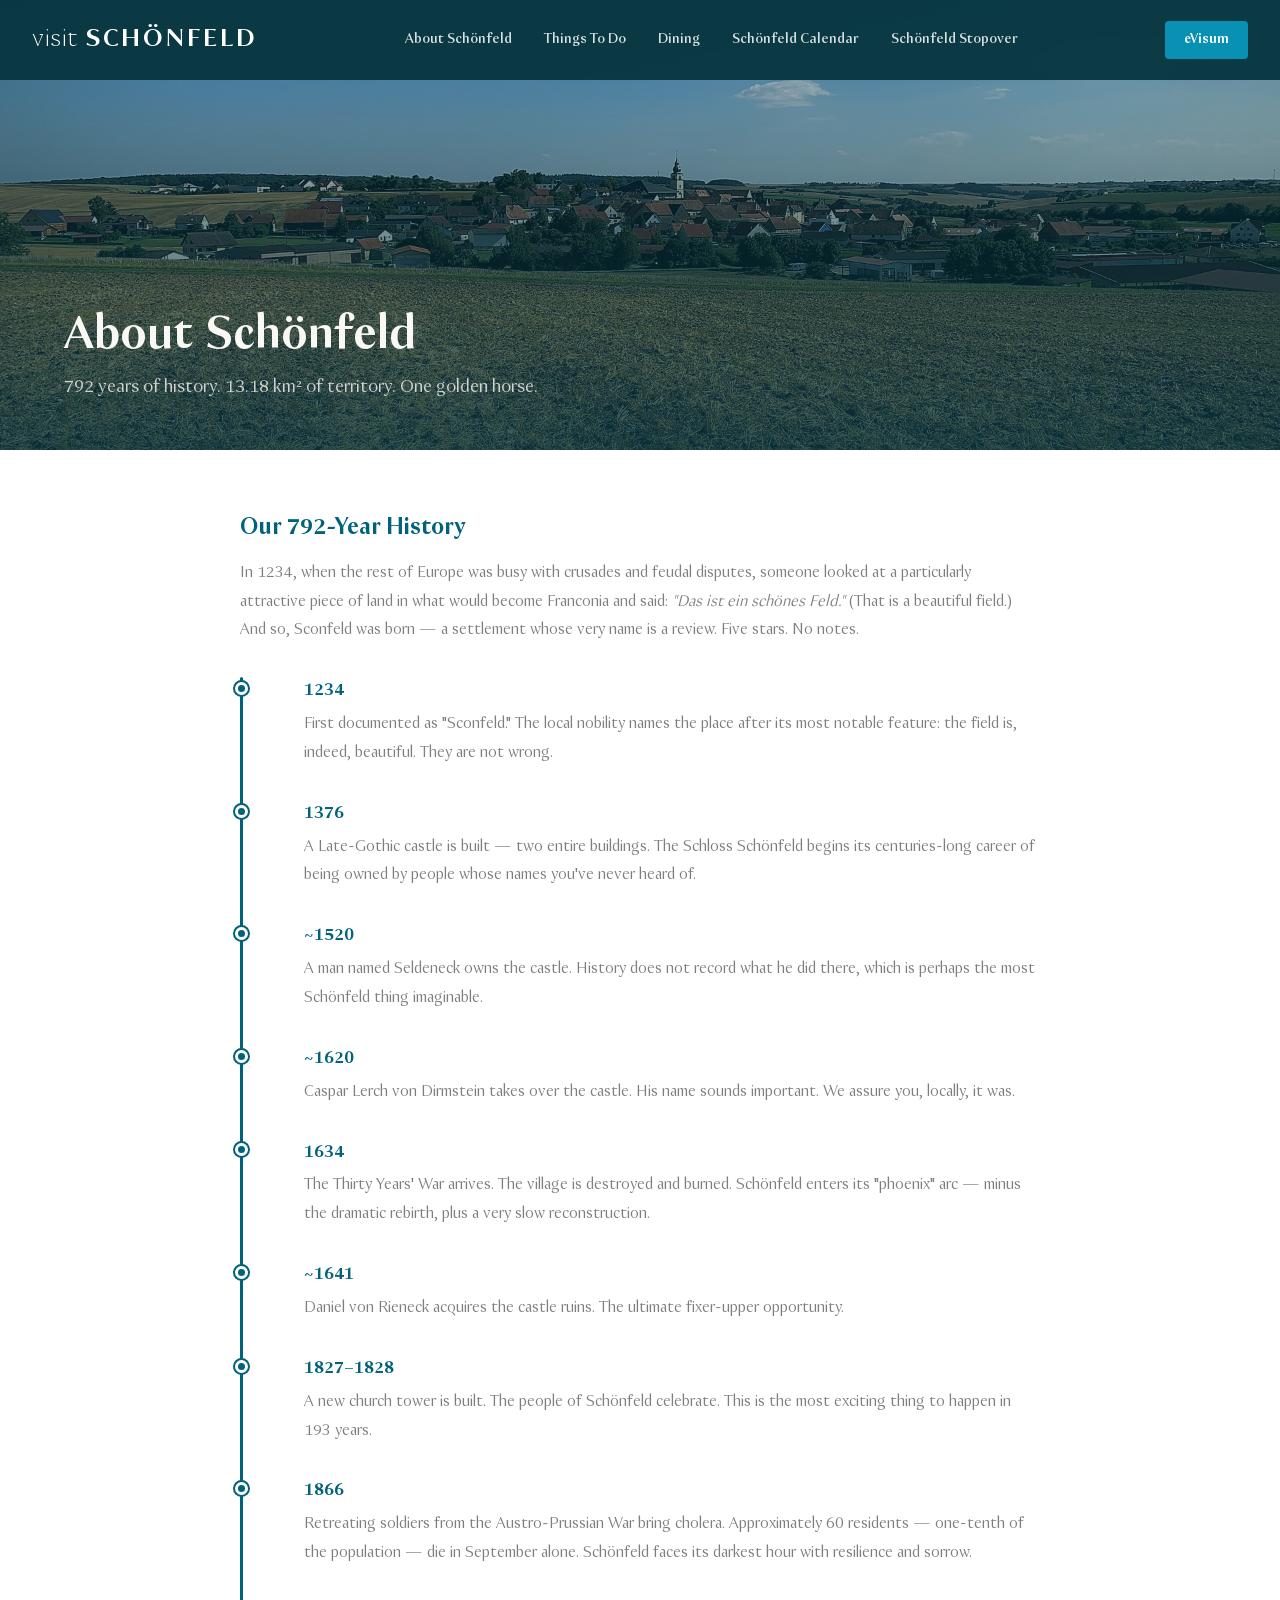
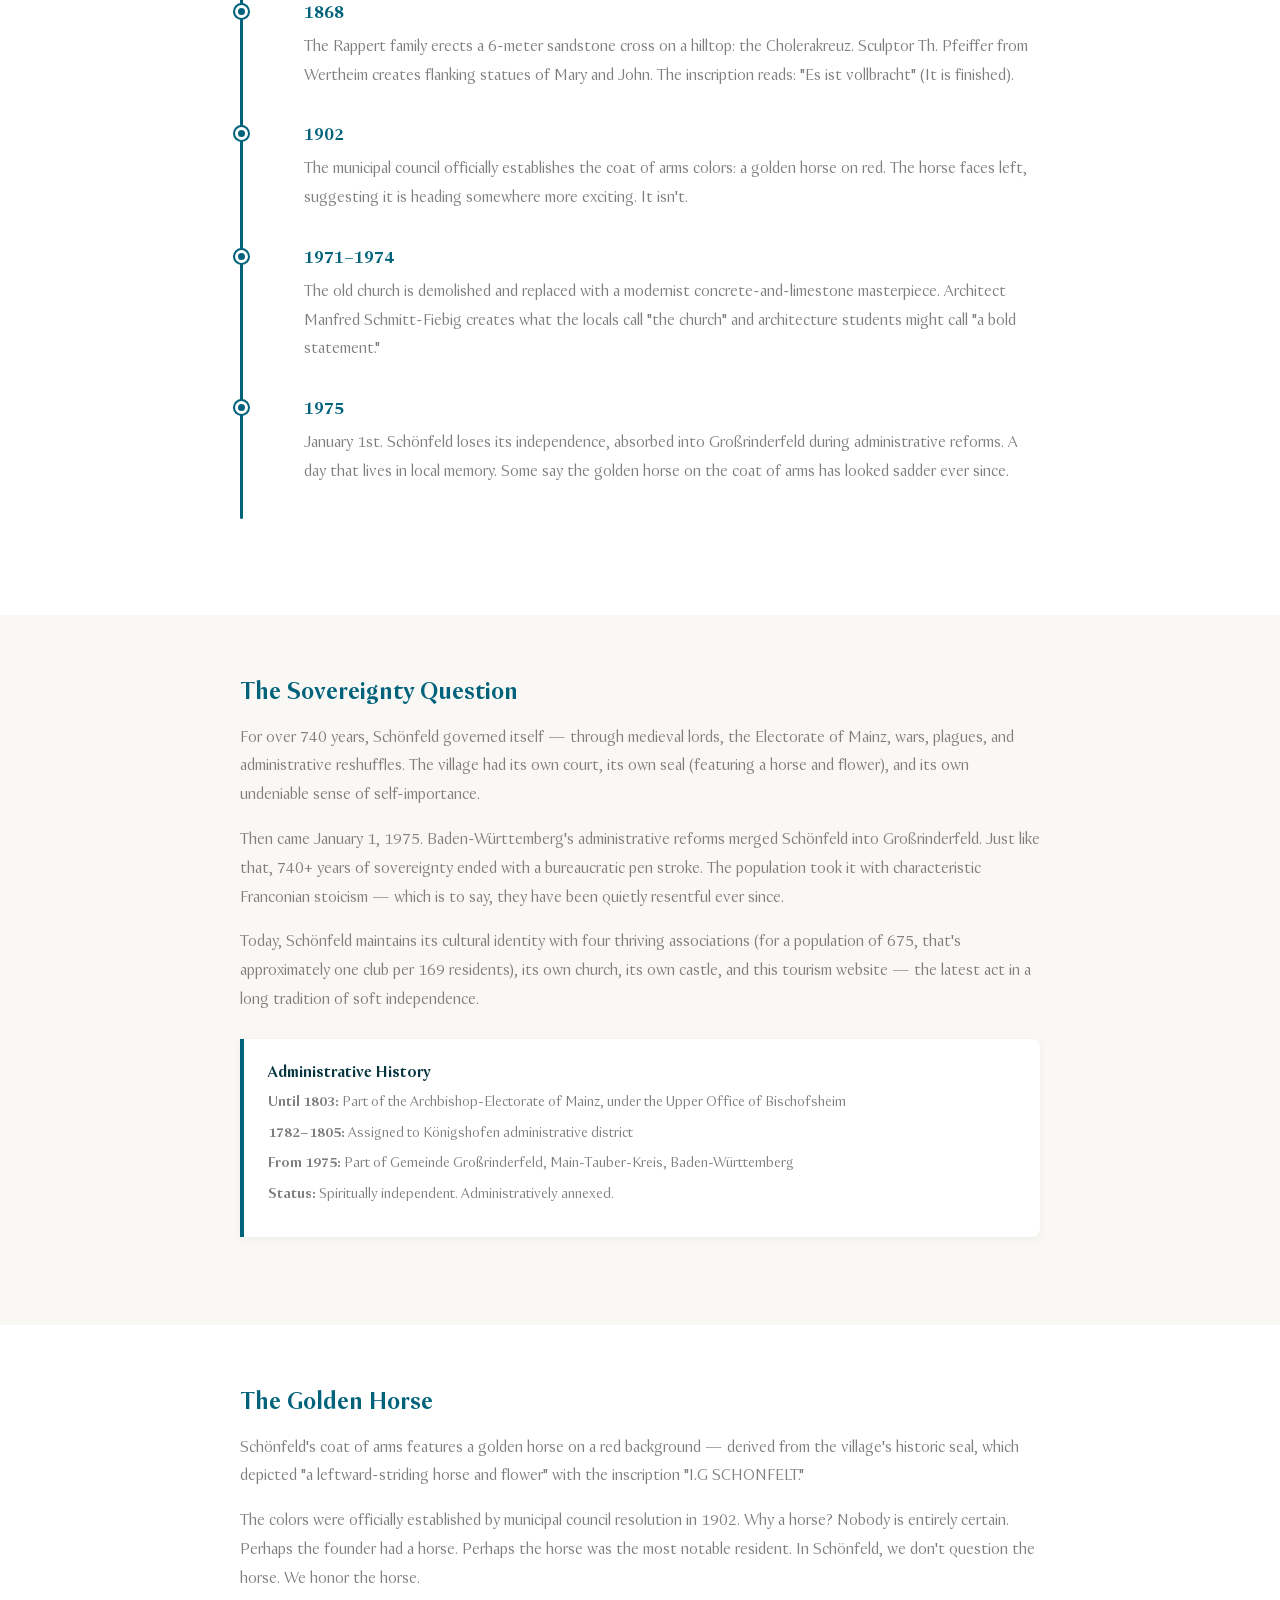
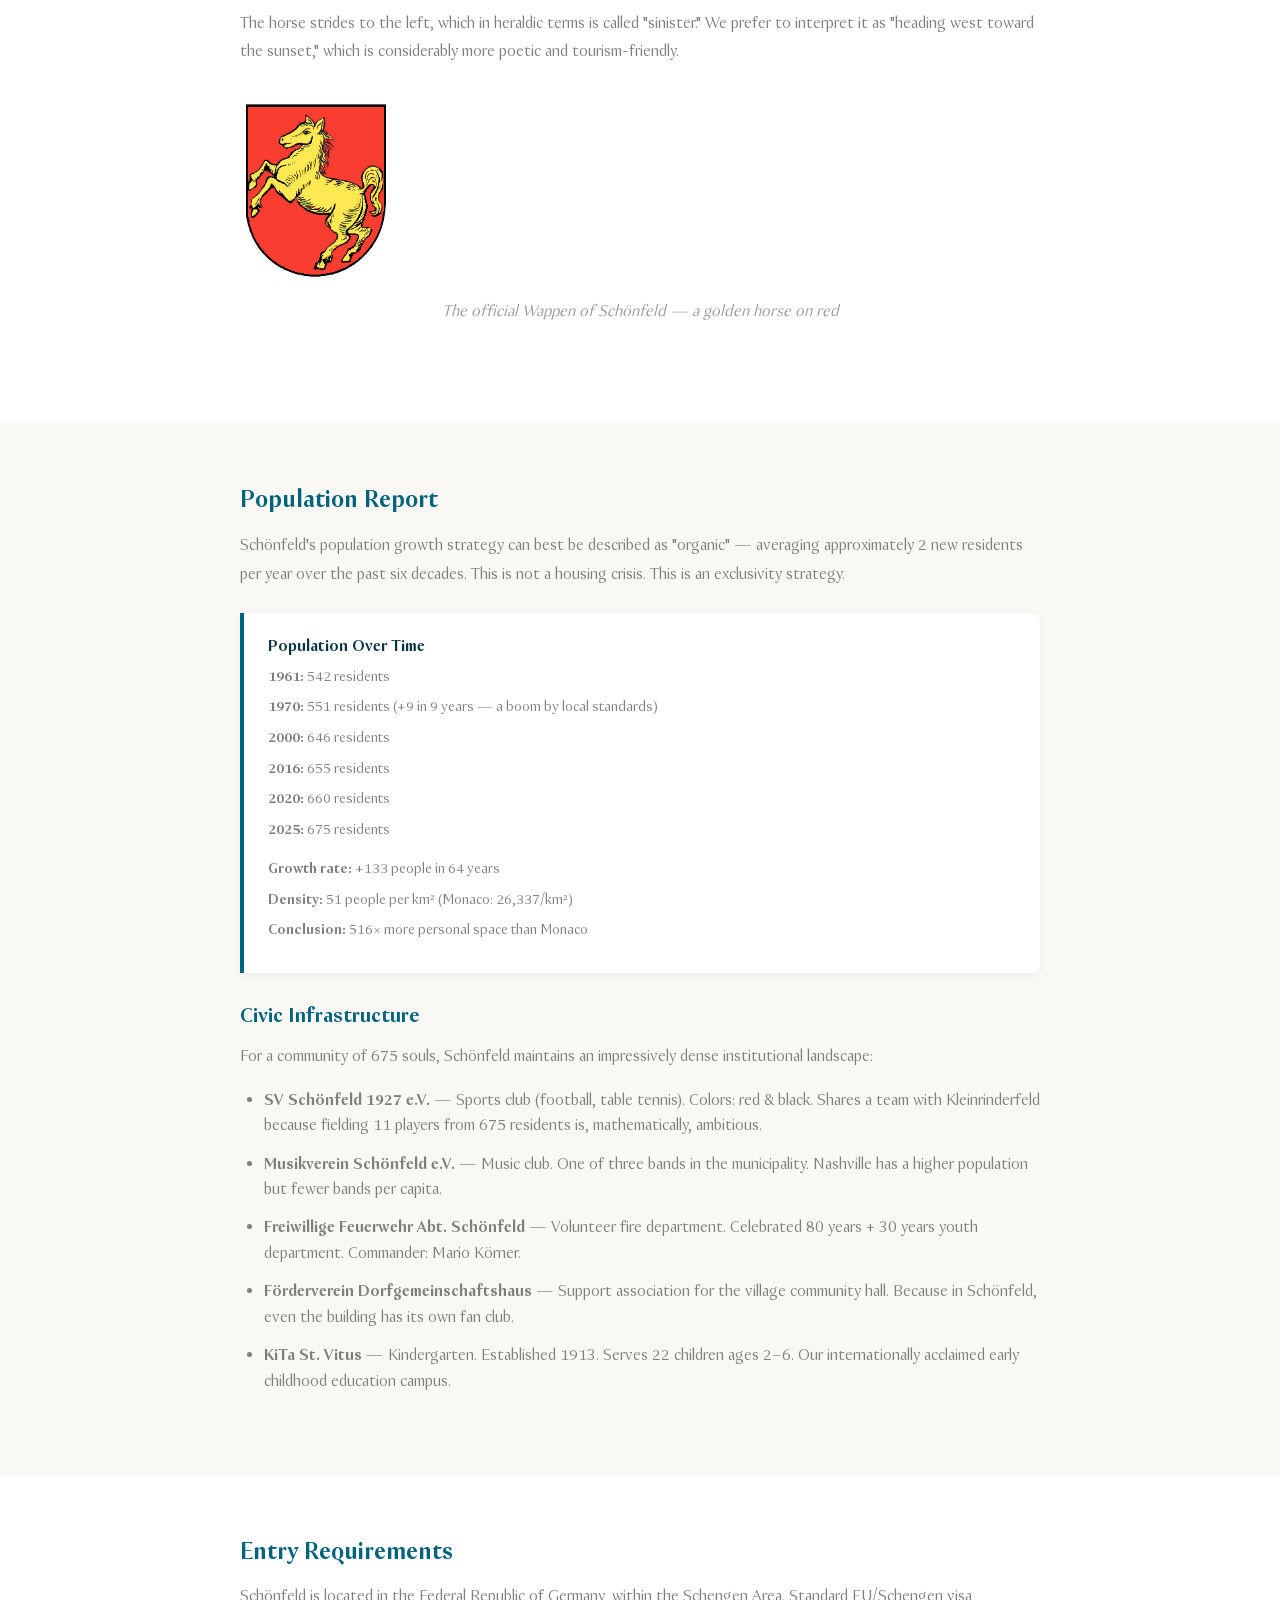
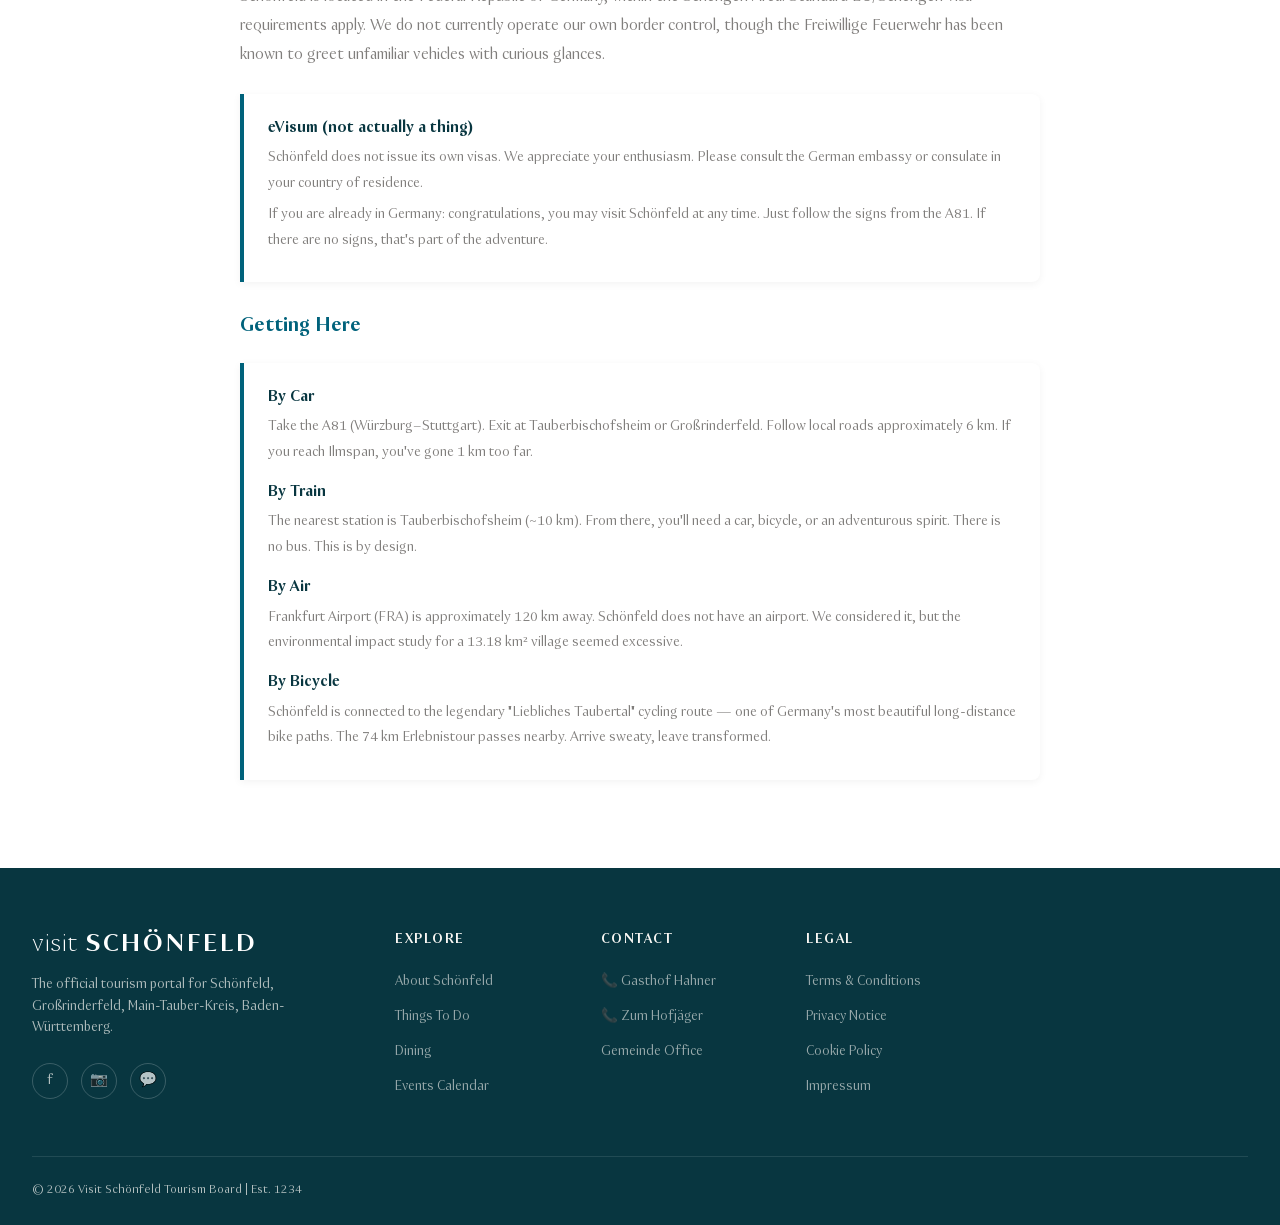
==== commit c3f65ecb: "Replace emoji horse with official Schönfeld Wappen Use the actual coat of arms (golden horse on red)" ====
--- a/about.html
+++ b/about.html
@@ -6,7 +6,7 @@
   <title>About Schönfeld | Visit Schönfeld</title>
   <meta name="description" content="Discover the rich 792-year history of Schönfeld — from its founding as Sconfeld in 1234 to its modern status as Baden-Württemberg's best-kept secret.">
   <link rel="stylesheet" href="css/style.css">
-  <link rel="icon" href="data:image/svg+xml,<svg xmlns='http://www.w3.org/2000/svg' viewBox='0 0 100 100'><rect width='100' height='100' rx='12' fill='%23c0392b'/><text y='72' x='18' font-size='65'>🐴</text></svg>">
+  <link rel="icon" href="img/wappen-schoenfeld.png" type="image/png">
 </head>
 <body>
 
@@ -144,10 +144,8 @@
         </p>
 
         <div style="text-align:center; margin: 2rem 0;">
-          <div style="display:inline-block; width:150px; height:180px; background: #c0392b; border-radius:0 0 50% 50% / 0 0 30% 30%; border: 3px solid #8b6914; display:flex; align-items:center; justify-content:center;">
-            <span style="font-size:5rem; display:block; margin-top:1rem;">🐴</span>
-          </div>
-          <p style="margin-top:1rem; font-style:italic; color: var(--gray-light);">The Golden Horse of Schönfeld (artistic interpretation)</p>
+          <img src="img/wappen-schoenfeld.png" alt="Wappen von Schönfeld — golden horse on red shield" style="width:150px; height:auto;">
+          <p style="margin-top:1rem; font-style:italic; color: var(--gray-light);">The official Wappen of Schönfeld — a golden horse on red</p>
         </div>
       </div>
     </div>
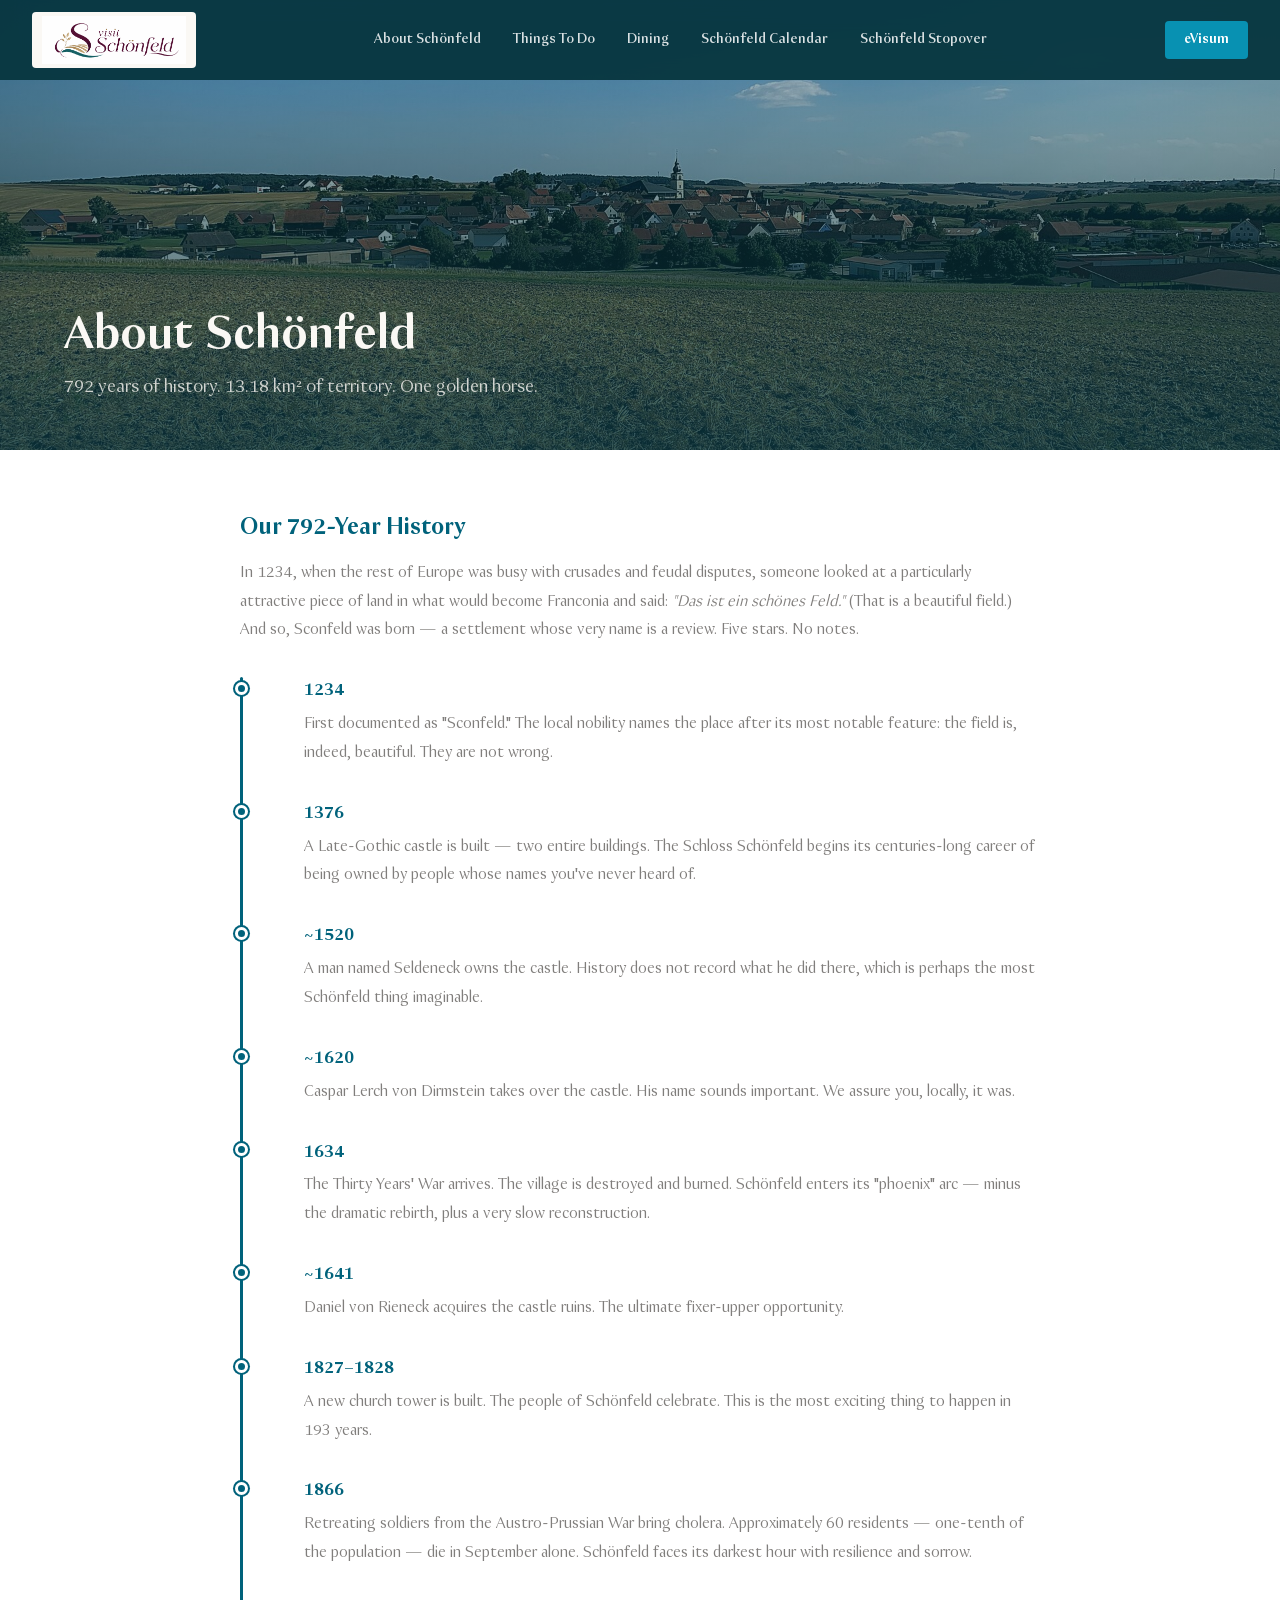
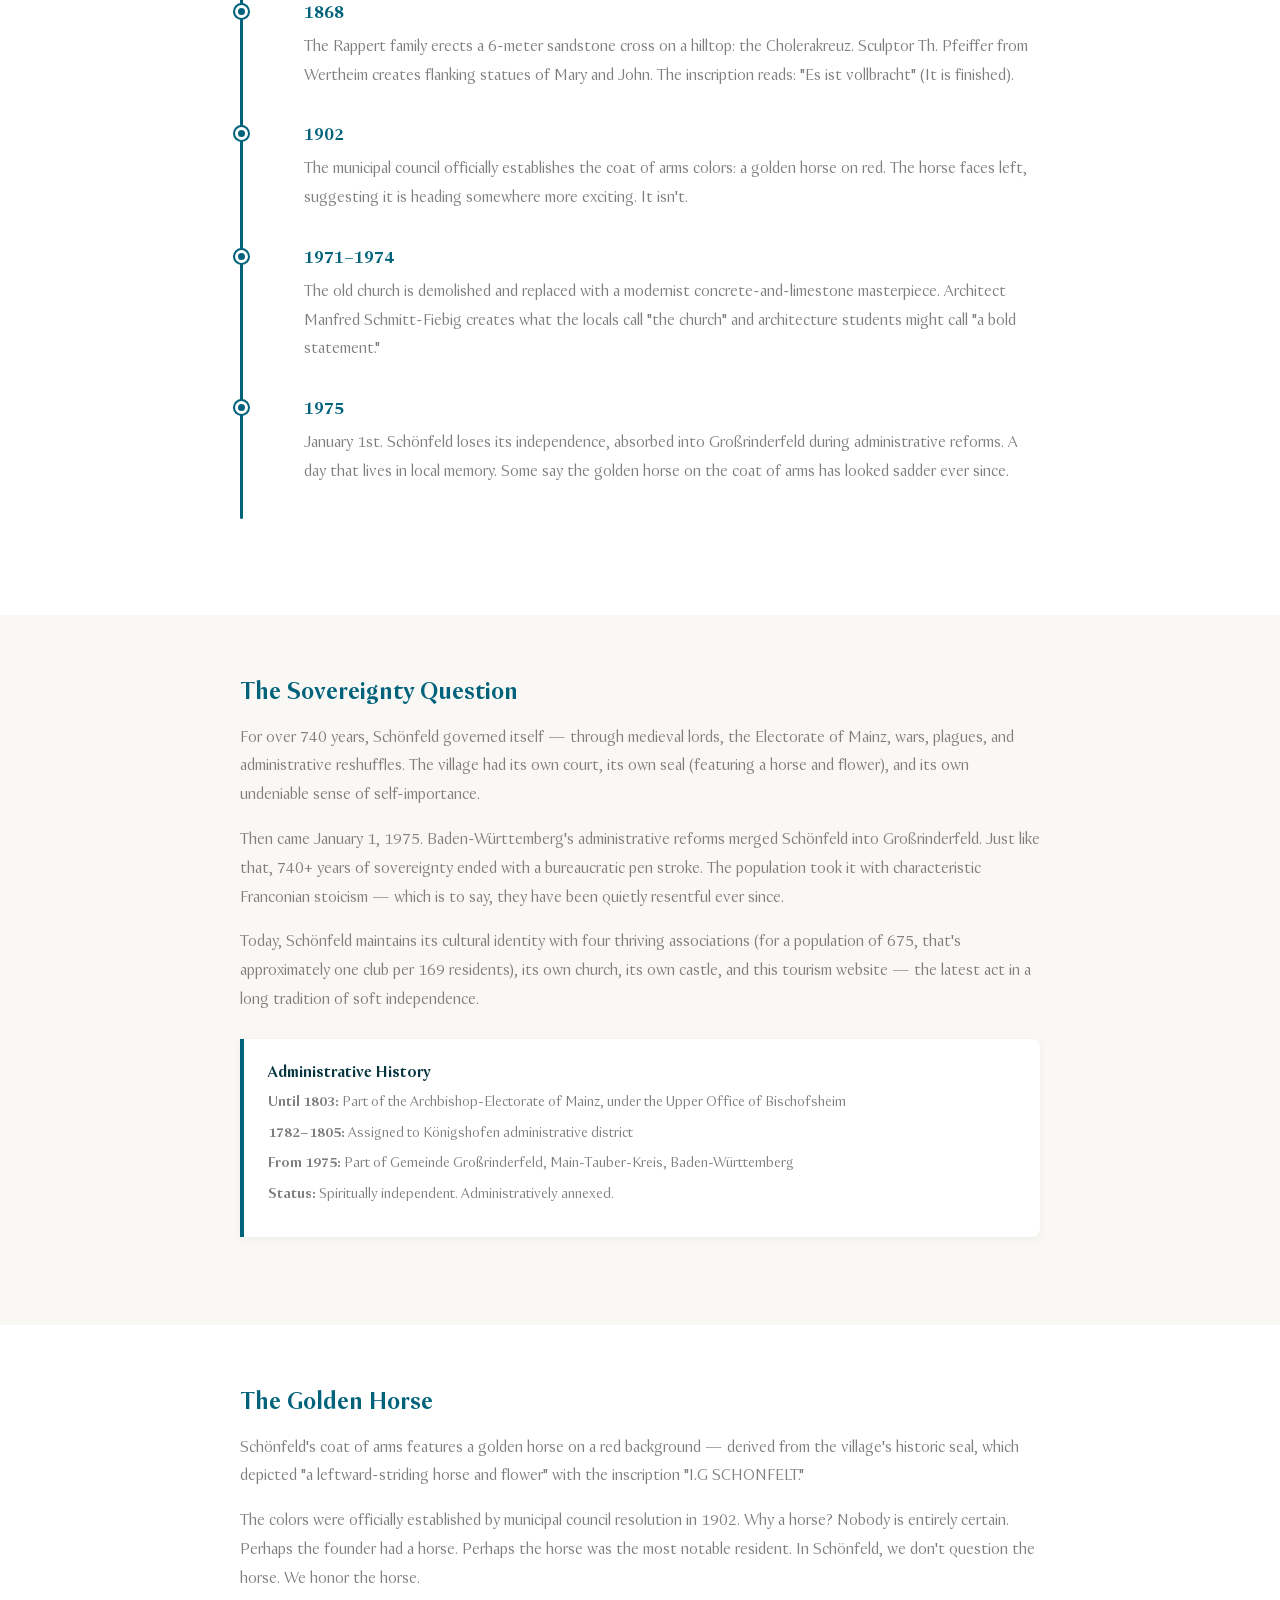
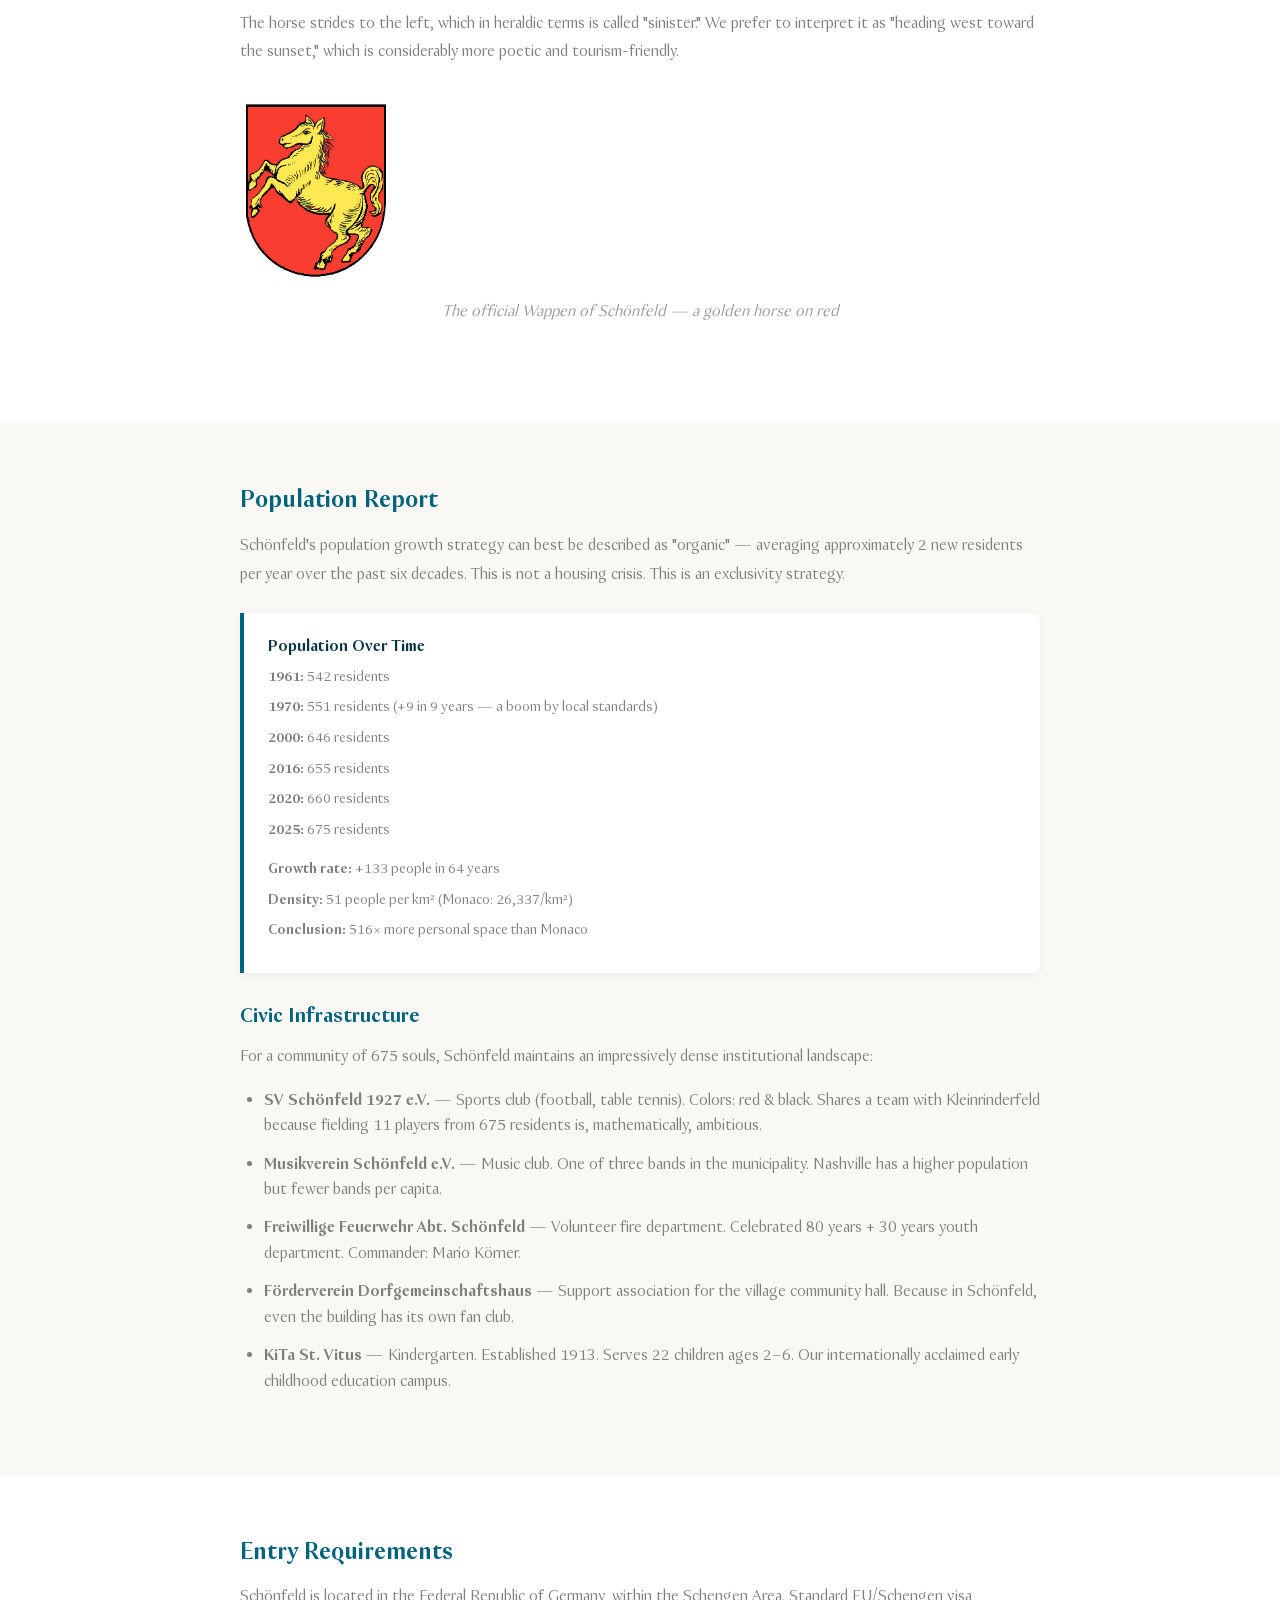
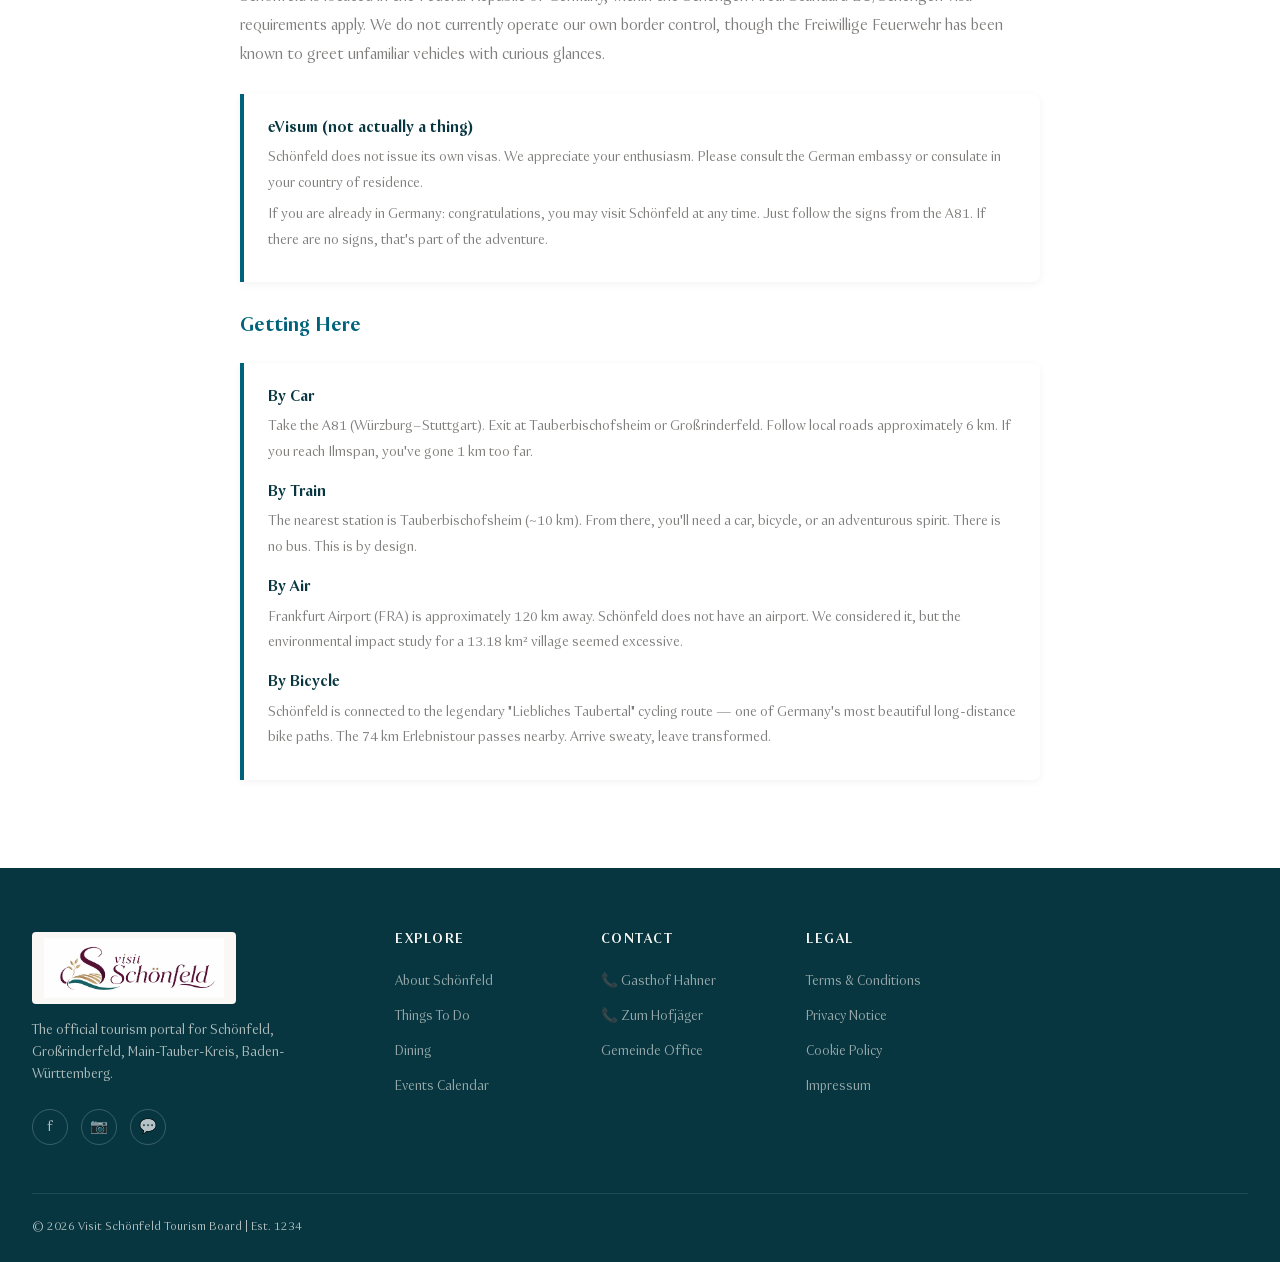
==== commit f084bf7f: "Use custom Visit Schönfeld logo image Replace the text wordmark with the user-designed logo image fe" ====
--- a/about.html
+++ b/about.html
@@ -13,7 +13,7 @@
   <!-- NAVBAR -->
   <nav class="navbar scrolled" role="navigation" aria-label="Main navigation">
     <div class="container">
-      <a href="index.html" class="nav-logo"><span class="logo-visit">visit</span><span class="logo-name">Schönfeld</span></a>
+      <a href="index.html" class="nav-logo"><img src="img/logo.png" alt="Visit Schönfeld"></a>
       <ul class="nav-menu">
         <li><a href="about.html">About Schönfeld</a></li>
         <li><a href="things-to-do.html">Things To Do</a></li>
@@ -224,10 +224,7 @@
     <div class="container">
       <div class="footer-grid">
         <div class="footer-brand">
-          <a href="index.html" class="nav-logo">
-            <span class="logo-visit">visit</span>
-            <span class="logo-name">Schönfeld</span>
-          </a>
+          <a href="index.html" class="nav-logo"><img src="img/logo.png" alt="Visit Schönfeld"></a>
           <p>The official tourism portal for Schönfeld, Großrinderfeld, Main-Tauber-Kreis, Baden-Württemberg.</p>
           <div class="footer-social">
             <a href="#" aria-label="Facebook">f</a>
--- a/css/style.css
+++ b/css/style.css
@@ -203,39 +203,29 @@
 
 .nav-logo {
   display: flex;
-  align-items: baseline;
-  gap: 0;
-  color: var(--white);
-  font-family: var(--font-heading);
-  font-size: 1.6rem;
-  font-weight: 300;
-  letter-spacing: 0.5px;
+  align-items: center;
   text-decoration: none;
   line-height: 1;
 }
 
 .nav-logo:hover {
-  color: var(--white);
   text-decoration: none;
 }
 
-.nav-logo .logo-visit {
-  font-weight: 300;
-  text-transform: lowercase;
-  font-size: 1.6rem;
-  letter-spacing: 0.5px;
-}
-
-.nav-logo .logo-name {
-  font-weight: 700;
-  text-transform: uppercase;
-  letter-spacing: 3px;
-  font-size: 1.6rem;
-  margin-left: 0.35em;
-}
-
-.nav-logo .logo-icon {
-  display: none;
+.nav-logo img {
+  height: 56px;
+  width: auto;
+  display: block;
+  /* Logo has white/transparent background — needs to stand out on dark navbar */
+  background: var(--off-white);
+  padding: 4px 10px;
+  border-radius: 4px;
+}
+
+/* Footer logo — larger, no background needed since footer is also dark */
+.footer-brand .nav-logo img {
+  height: 72px;
+  padding: 6px 12px;
 }
 
 .nav-menu {
